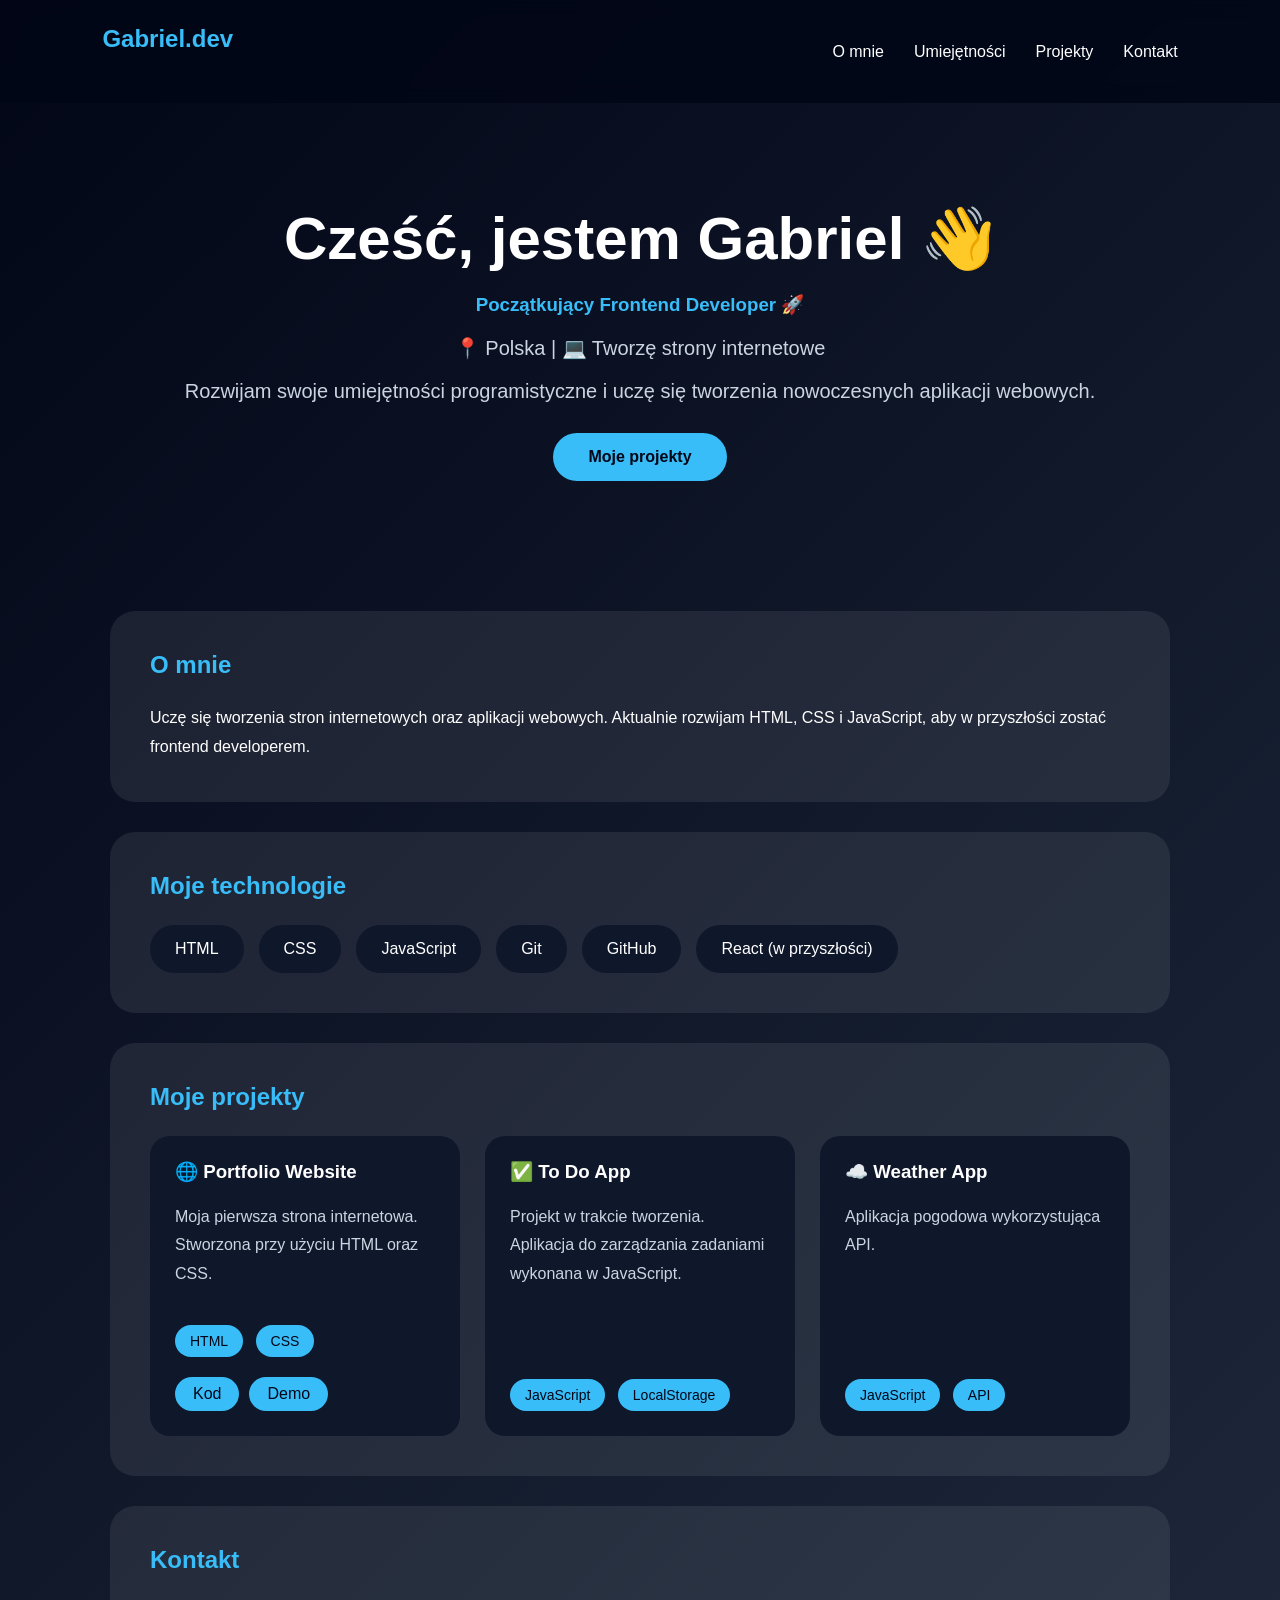
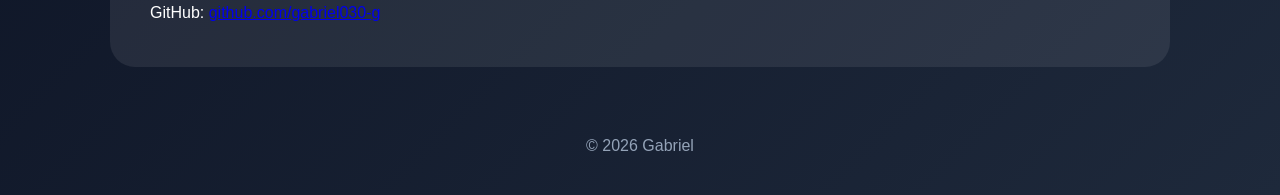
==== index.html @ 4480006f "Dodano animacje scroll" ====
<!DOCTYPE html>
<html lang="pl">

<head>

<meta charset="UTF-8">
<meta name="viewport" content="width=device-width, initial-scale=1.0">

<title>Gabriel | Frontend Developer</title>

<link rel="stylesheet" href="style.css">

</head>


<body>


<nav>

<h2 class="logo">
Gabriel.dev
</h2>


<ul>

<li><a href="#about">O mnie</a></li>
<li><a href="#skills">Umiejętności</a></li>
<li><a href="#projects">Projekty</a></li>
<li><a href="#contact">Kontakt</a></li>

</ul>

</nav>




<header>


<h1>
Cześć, jestem Gabriel 👋
</h1>


<h3>
Początkujący Frontend Developer 🚀
</h3>


<p class="location">
📍 Polska | 💻 Tworzę strony internetowe
</p>


<p>
Rozwijam swoje umiejętności programistyczne
i uczę się tworzenia nowoczesnych aplikacji webowych.
</p>


<a class="main-button" href="#projects">
Moje projekty
</a>


</header>






<main>



<section id="about" class="hidden">



<h2>
O mnie
</h2>


<p>
Uczę się tworzenia stron internetowych
oraz aplikacji webowych.

Aktualnie rozwijam HTML, CSS i JavaScript,
aby w przyszłości zostać frontend developerem.
</p>


</section>







<section id="skills" class="hidden">


<h2>
Moje technologie
</h2>



<div class="skills">

<div>HTML</div>

<div>CSS</div>

<div>JavaScript</div>

<div>Git</div>

<div>GitHub</div>

<div>React (w przyszłości)</div>


</div>


</section>







<section id="projects" class="hidden">


<h2>
Moje projekty
</h2>



<div class="projects-container">



<div class="project">


<h3>
🌐 Portfolio Website
</h3>


<p>
Moja pierwsza strona internetowa.
Stworzona przy użyciu HTML oraz CSS.
</p>



<div class="tags">

<span>HTML</span>

<span>CSS</span>

</div>



<div class="buttons">

<a href="https://github.com/gabriel030-g" target="_blank">
Kod
</a>


<a href="#">
Demo
</a>


</div>



</div>







<div class="project">


<h3>
✅ To Do App
</h3>


<p>
Projekt w trakcie tworzenia.
Aplikacja do zarządzania zadaniami wykonana w JavaScript.
</p>



<div class="tags">

<span>JavaScript</span>

<span>LocalStorage</span>

</div>



</div>







<div class="project">


<h3>
☁️ Weather App
</h3>


<p>
Aplikacja pogodowa wykorzystująca API.
</p>



<div class="tags">

<span>JavaScript</span>

<span>API</span>

</div>



</div>




</div>


</section>







<section id="contact" class="hidden">


<h2>
Kontakt
</h2>


<p>

GitHub:

<a href="https://github.com/gabriel030-g" target="_blank">
github.com/gabriel030-g
</a>


</p>


</section>



</main>






<footer>

© 2026 Gabriel

</footer>

<script src="script.js"></script>

</body>

</html>
---- style.css ----
*{

margin:0;
padding:0;
box-sizing:border-box;

}



html{

scroll-behavior:smooth;

}



body{

font-family:Arial,sans-serif;

background:linear-gradient(
135deg,
#020617,
#1e293b
);

color:white;

}




/* MENU */


nav{

position:sticky;

top:0;

z-index:10;

display:flex;

justify-content:space-between;

align-items:center;

padding:25px 8%;

background:rgba(2,6,23,.85);

backdrop-filter:blur(10px);

}



.logo{

color:#38bdf8;

}



nav ul{

display:flex;

gap:30px;

list-style:none;

}



nav a{

color:white;

text-decoration:none;

transition:.3s;

}


nav a:hover{

color:#38bdf8;

}





/* HEADER */


header{

text-align:center;

padding:100px 20px;

}



header h1{

font-size:60px;

}



header h3{

color:#38bdf8;

margin:20px;

}



header p{

font-size:20px;

color:#cbd5e1;

}



.location{

margin-bottom:20px;

}



.main-button{

display:inline-block;

margin-top:30px;

background:#38bdf8;

color:#020617;

padding:15px 35px;

border-radius:30px;

text-decoration:none;

font-weight:bold;

transition:.3s;

}



.main-button:hover{

transform:translateY(-4px);

}





/* SEKCJE */


main{

max-width:1100px;

margin:auto;

}



section{

background:rgba(255,255,255,.08);

margin:30px 20px;

padding:40px;

border-radius:25px;

}



h2{

color:#38bdf8;

margin-bottom:25px;

}



section p{

line-height:1.8;

}




/* TECHNOLOGIE */


.skills{

display:flex;

flex-wrap:wrap;

gap:15px;

}



.skills div{

background:#0f172a;

padding:15px 25px;

border-radius:25px;

}





/* PROJEKTY */


.projects-container{

display:grid;

grid-template-columns:repeat(3,1fr);

gap:25px;

}



.project{

background:#0f172a;

padding:25px;

border-radius:20px;

min-height:300px;

display:flex;

flex-direction:column;

transition:.3s;

}



.project:hover{

transform:translateY(-5px);

box-shadow:
0 15px 30px rgba(0,0,0,.4);

}



.project h3{

margin-bottom:20px;

}



.project p{

color:#cbd5e1;

}





/* TAGI */


.tags{

margin-top:auto;

padding-top:20px;

}



.tags span{

display:inline-block;

background:#38bdf8;

color:#020617;

padding:8px 15px;

border-radius:20px;

margin-right:8px;

font-size:14px;

}





/* PRZYCISKI */


.buttons{

margin-top:20px;

display:flex;

gap:10px;

}



.buttons a{

background:#38bdf8;

color:#020617;

padding:8px 18px;

border-radius:20px;

text-decoration:none;

transition:.3s;

}



.buttons a:hover{

transform:scale(1.05);

}





/* FOOTER */


footer{

text-align:center;

padding:40px;

color:#94a3b8;

}





/* TELEFON */


@media(max-width:900px){


.projects-container{

grid-template-columns:1fr;

}


}



@media(max-width:700px){


nav{

flex-direction:column;

gap:20px;

}


nav ul{

flex-wrap:wrap;

justify-content:center;

}



header h1{

font-size:42px;

}



section{

padding:30px;

}


}/* ANIMACJE SCROLL */


.hidden {

    opacity:0;

    transform:translateY(50px);

    transition:
    opacity 0.8s ease,
    transform 0.8s ease;

}



.show {

    opacity:1;

    transform:translateY(0);

}
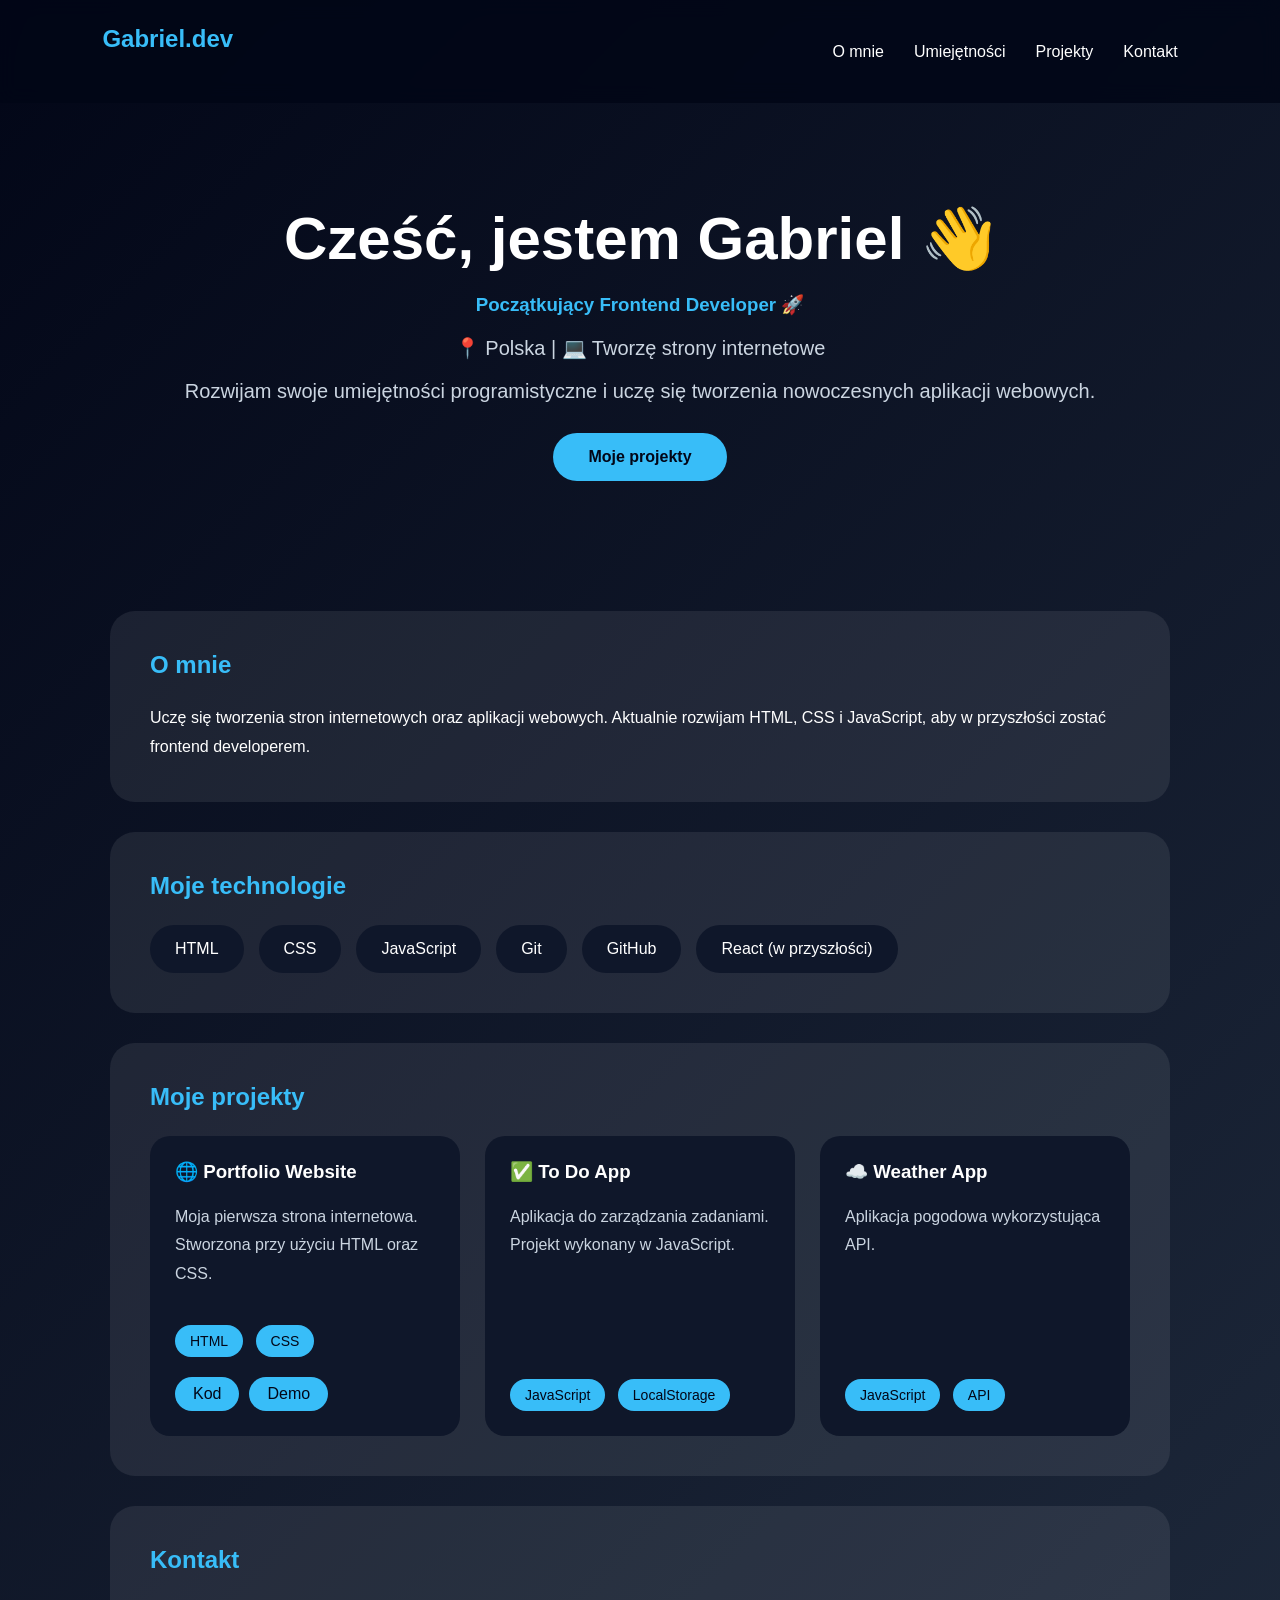
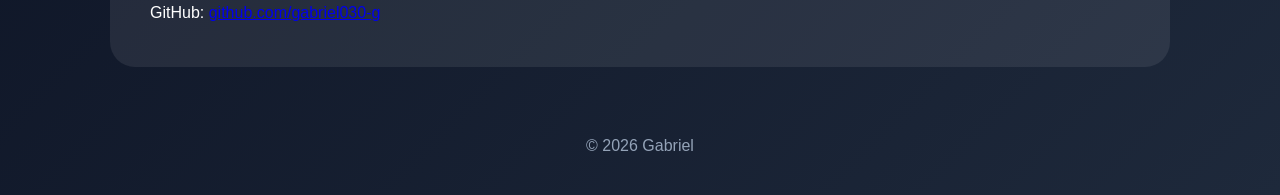
==== commit 20680082: "Dodano animacje sekcji" ====
--- a/index.html
+++ b/index.html
@@ -80,7 +80,6 @@
 <section id="about" class="hidden">
 
 
-
 <h2>
 O mnie
 </h2>
@@ -182,14 +181,11 @@
 Kod
 </a>
 
-
 <a href="#">
 Demo
 </a>
 
-
-</div>
-
+</div>
 
 
 </div>
@@ -209,8 +205,8 @@
 
 
 <p>
-Projekt w trakcie tworzenia.
-Aplikacja do zarządzania zadaniami wykonana w JavaScript.
+Aplikacja do zarządzania zadaniami.
+Projekt wykonany w JavaScript.
 </p>
 
 
@@ -222,7 +218,6 @@
 <span>LocalStorage</span>
 
 </div>
-
 
 
 </div>
@@ -256,7 +251,6 @@
 </div>
 
 
-
 </div>
 
 
@@ -289,7 +283,6 @@
 github.com/gabriel030-g
 </a>
 
-
 </p>
 
 
@@ -297,6 +290,8 @@
 
 
 
+
+
 </main>
 
 
@@ -310,8 +305,12 @@
 
 </footer>
 
+
+
+
 <script src="script.js"></script>
 
+
 </body>
 
 </html>
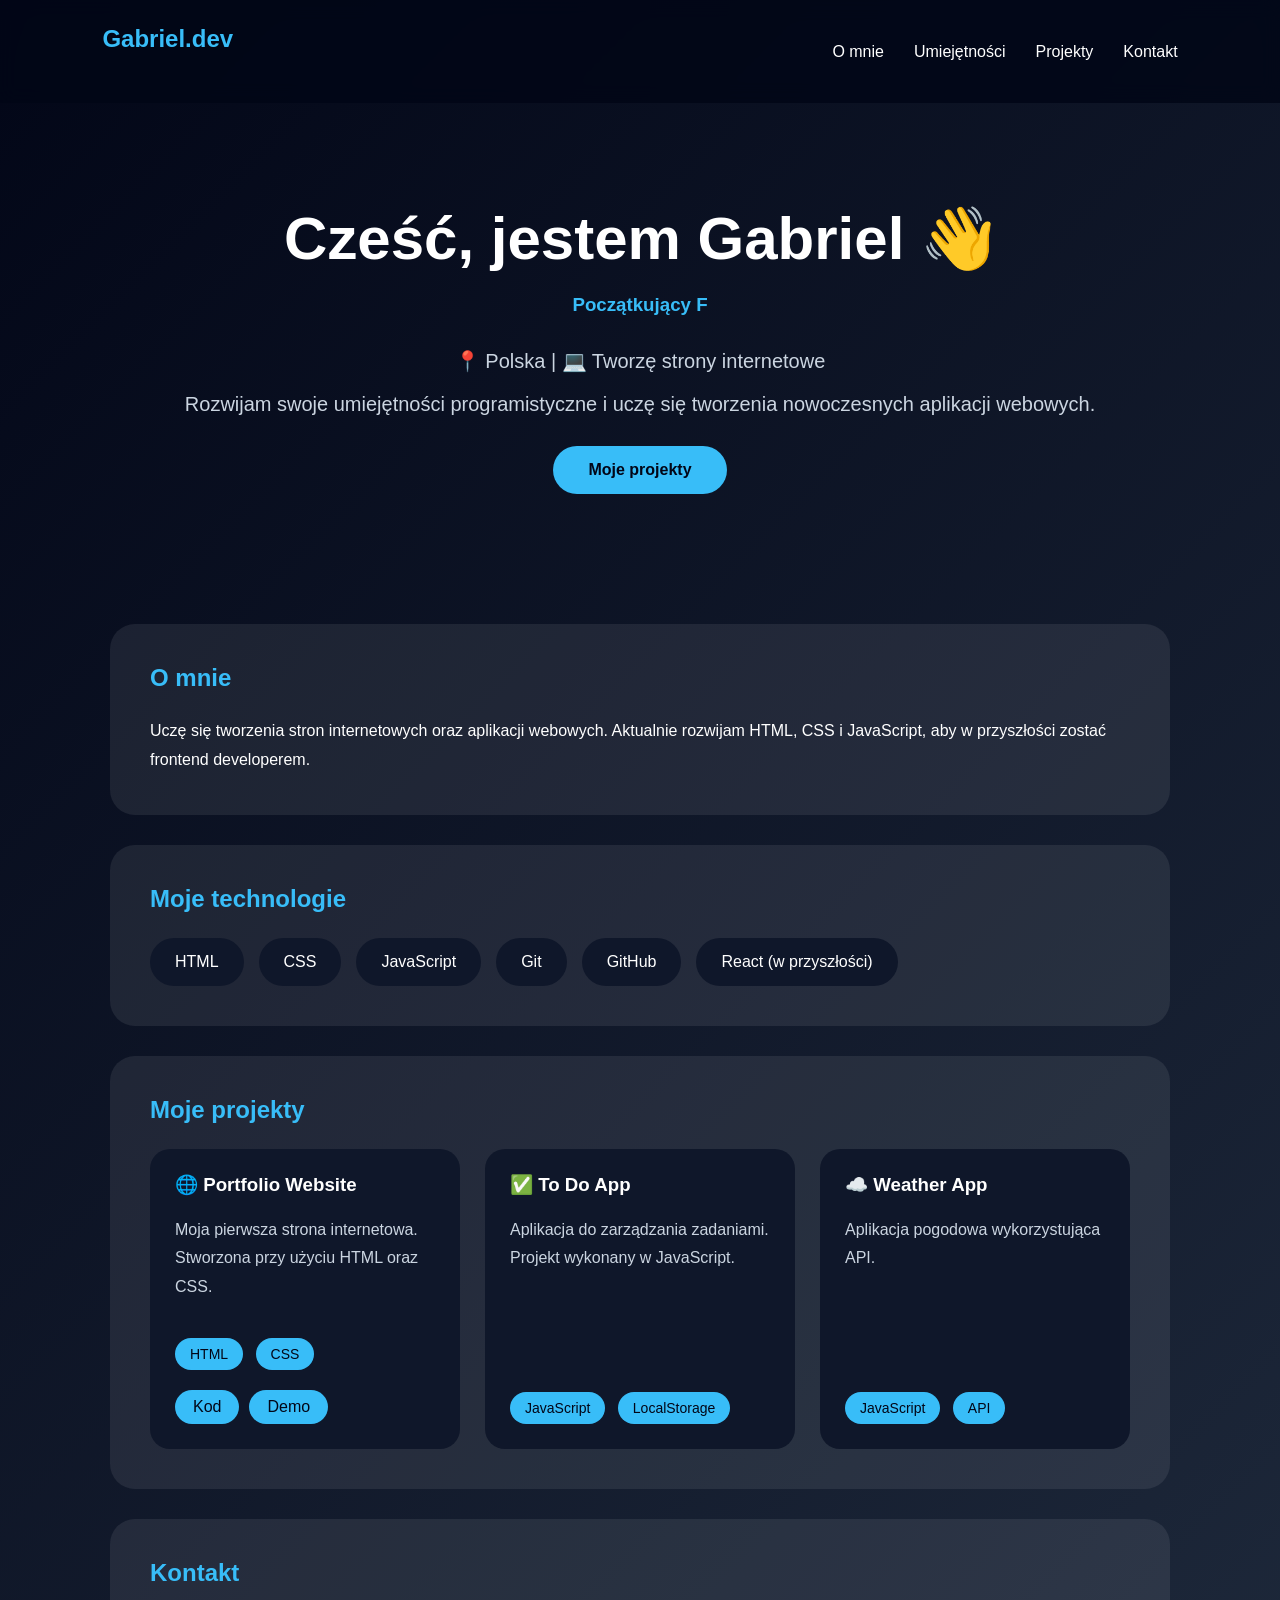
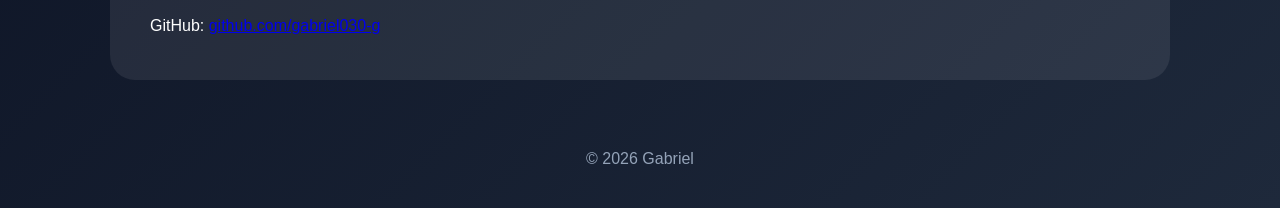
==== commit 939f8731: "Dodano animowany tekst" ====
--- a/index.html
+++ b/index.html
@@ -46,7 +46,7 @@
 
 
 <h3>
-Początkujący Frontend Developer 🚀
+<span id="typing"></span>
 </h3>
 
 
--- a/style.css
+++ b/style.css
@@ -128,6 +128,8 @@
 
 margin:20px;
 
+min-height:35px;
+
 }
 
 
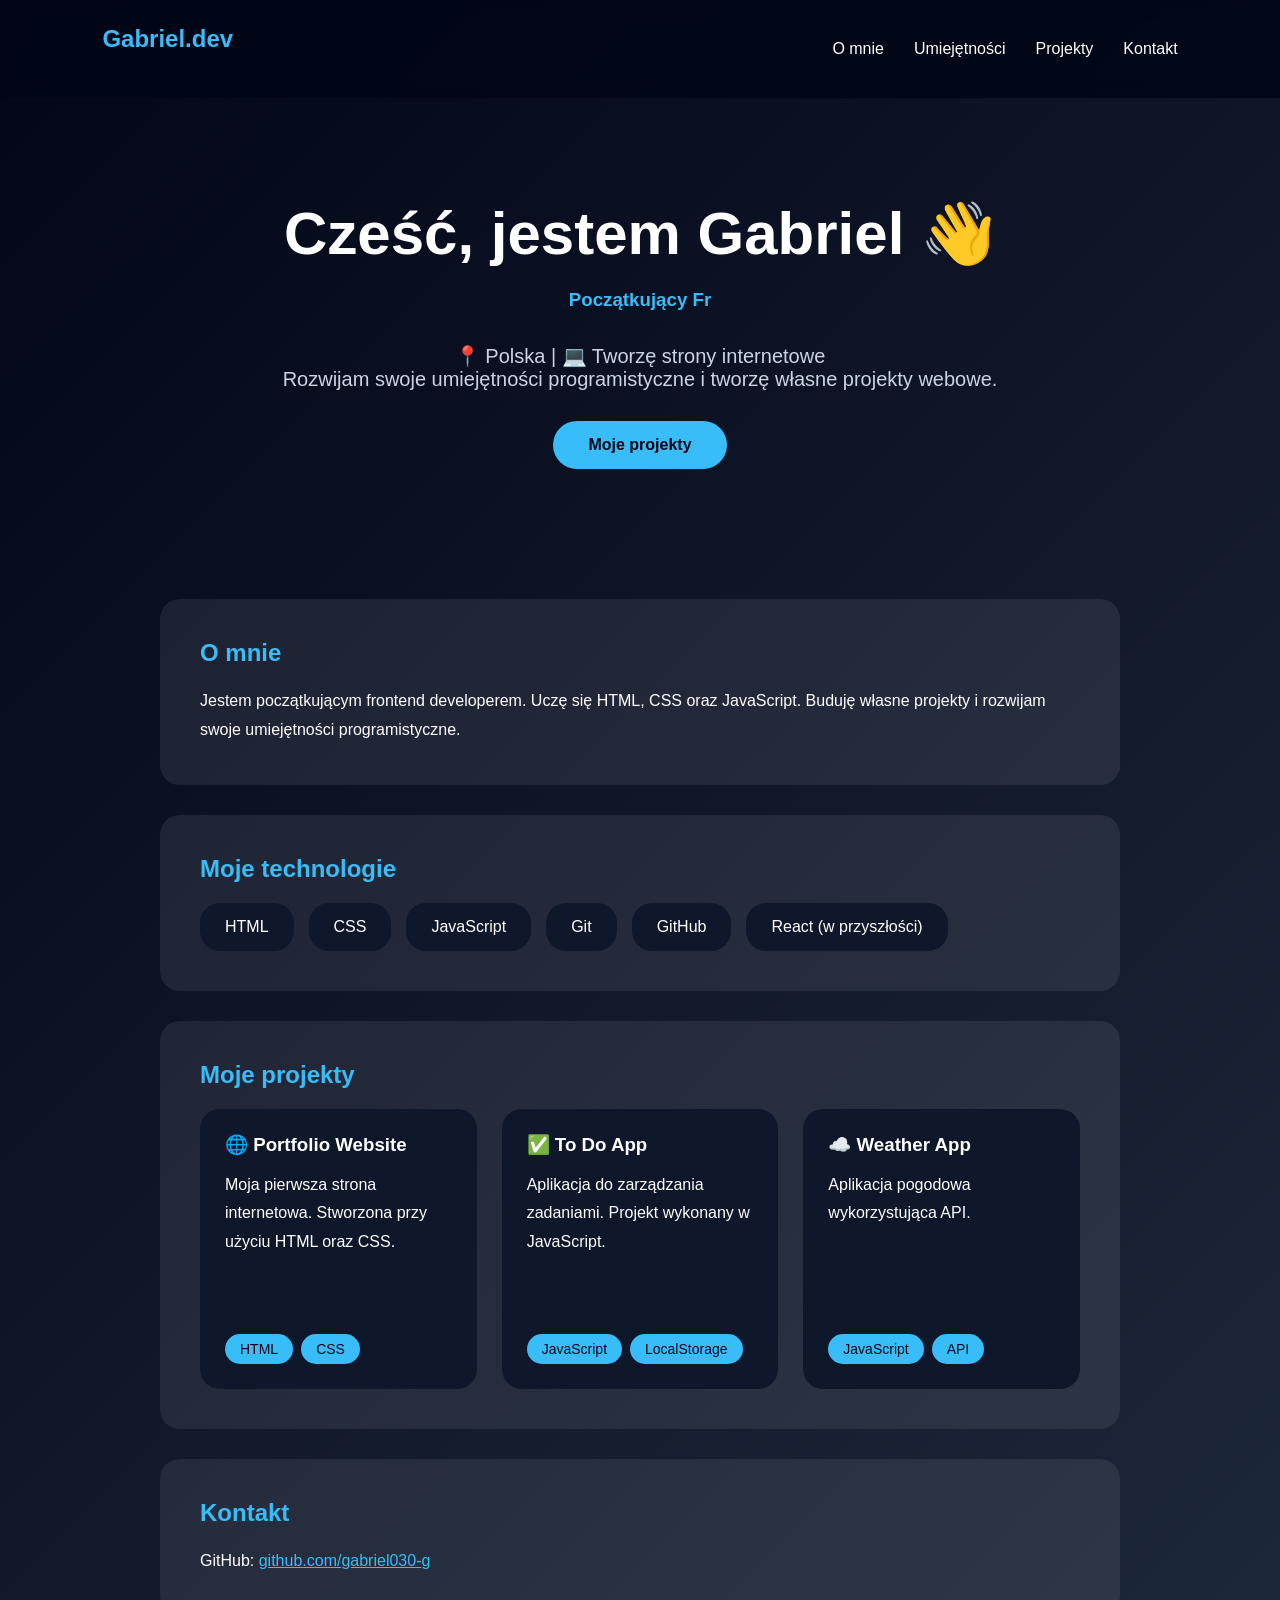
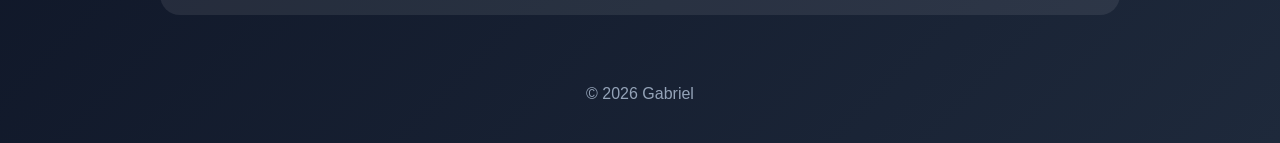
==== commit 3cdbd3b7: "Poprawiono wyglad portfolio i animacje" ====
--- a/index.html
+++ b/index.html
@@ -39,7 +39,6 @@
 
 <header>
 
-
 <h1>
 Cześć, jestem Gabriel 👋
 </h1>
@@ -57,11 +56,11 @@
 
 <p>
 Rozwijam swoje umiejętności programistyczne
-i uczę się tworzenia nowoczesnych aplikacji webowych.
-</p>
-
-
-<a class="main-button" href="#projects">
+i tworzę własne projekty webowe.
+</p>
+
+
+<a href="#projects" class="main-button">
 Moje projekty
 </a>
 
@@ -72,12 +71,10 @@
 
 
 
-
 <main>
 
 
-
-<section id="about" class="hidden">
+<section id="about">
 
 
 <h2>
@@ -86,23 +83,21 @@
 
 
 <p>
-Uczę się tworzenia stron internetowych
-oraz aplikacji webowych.
-
-Aktualnie rozwijam HTML, CSS i JavaScript,
-aby w przyszłości zostać frontend developerem.
-</p>
-
-
-</section>
-
-
-
-
-
-
-
-<section id="skills" class="hidden">
+Jestem początkującym frontend developerem.
+Uczę się HTML, CSS oraz JavaScript.
+Buduję własne projekty i rozwijam swoje
+umiejętności programistyczne.
+</p>
+
+
+</section>
+
+
+
+
+
+
+<section id="skills">
 
 
 <h2>
@@ -110,19 +105,14 @@
 </h2>
 
 
-
 <div class="skills">
 
+
 <div>HTML</div>
-
 <div>CSS</div>
-
 <div>JavaScript</div>
-
 <div>Git</div>
-
 <div>GitHub</div>
-
 <div>React (w przyszłości)</div>
 
 
@@ -136,8 +126,7 @@
 
 
 
-
-<section id="projects" class="hidden">
+<section id="projects">
 
 
 <h2>
@@ -164,32 +153,15 @@
 </p>
 
 
-
 <div class="tags">
 
 <span>HTML</span>
-
 <span>CSS</span>
 
 </div>
 
 
-
-<div class="buttons">
-
-<a href="https://github.com/gabriel030-g" target="_blank">
-Kod
-</a>
-
-<a href="#">
-Demo
-</a>
-
-</div>
-
-
-</div>
-
+</div>
 
 
 
@@ -210,11 +182,9 @@
 </p>
 
 
-
 <div class="tags">
 
 <span>JavaScript</span>
-
 <span>LocalStorage</span>
 
 </div>
@@ -241,11 +211,9 @@
 </p>
 
 
-
 <div class="tags">
 
 <span>JavaScript</span>
-
 <span>API</span>
 
 </div>
@@ -255,19 +223,17 @@
 
 
 
-
-</div>
-
-
-</section>
-
-
-
-
-
-
-
-<section id="contact" class="hidden">
+</div>
+
+
+</section>
+
+
+
+
+
+
+<section id="contact">
 
 
 <h2>
@@ -290,8 +256,6 @@
 
 
 
-
-
 </main>
 
 
@@ -307,7 +271,6 @@
 
 
 
-
 <script src="script.js"></script>
 
 
--- a/style.css
+++ b/style.css
@@ -1,99 +1,90 @@
-*{
-
-margin:0;
-padding:0;
-box-sizing:border-box;
-
-}
-
-
-
-html{
-
-scroll-behavior:smooth;
-
-}
-
-
-
-body{
-
-font-family:Arial,sans-serif;
-
-background:linear-gradient(
-135deg,
-#020617,
-#1e293b
-);
-
-color:white;
-
-}
-
-
-
-
-/* MENU */
-
-
-nav{
-
-position:sticky;
-
-top:0;
-
-z-index:10;
-
-display:flex;
-
-justify-content:space-between;
-
-align-items:center;
-
-padding:25px 8%;
-
-background:rgba(2,6,23,.85);
-
-backdrop-filter:blur(10px);
-
-}
-
-
-
-.logo{
-
-color:#38bdf8;
-
-}
-
-
-
-nav ul{
-
-display:flex;
-
-gap:30px;
-
-list-style:none;
-
-}
-
-
-
-nav a{
-
-color:white;
-
-text-decoration:none;
-
-transition:.3s;
-
-}
-
-
-nav a:hover{
-
-color:#38bdf8;
+* {
+    margin:0;
+    padding:0;
+    box-sizing:border-box;
+}
+
+
+html {
+    scroll-behavior:smooth;
+}
+
+
+body {
+
+    font-family:Arial, sans-serif;
+
+    background:
+    linear-gradient(
+        135deg,
+        #020617,
+        #1e293b
+    );
+
+    color:white;
+
+}
+
+
+
+/* NAVBAR */
+
+
+nav {
+
+    position:sticky;
+
+    top:0;
+
+    z-index:100;
+
+    display:flex;
+
+    justify-content:space-between;
+
+    align-items:center;
+
+    padding:25px 8%;
+
+    background:rgba(2,6,23,.85);
+
+    backdrop-filter:blur(10px);
+
+}
+
+
+.logo {
+
+    color:#38bdf8;
+
+}
+
+
+nav ul {
+
+    display:flex;
+
+    gap:30px;
+
+    list-style:none;
+
+}
+
+
+nav a {
+
+    color:white;
+
+    text-decoration:none;
+
+    transition:.3s;
+
+}
+
+
+nav a:hover {
+
+    color:#38bdf8;
 
 }
 
@@ -104,84 +95,94 @@
 /* HEADER */
 
 
-header{
-
-text-align:center;
-
-padding:100px 20px;
-
-}
-
-
-
-header h1{
-
-font-size:60px;
-
-}
-
-
-
-header h3{
-
-color:#38bdf8;
-
-margin:20px;
-
-min-height:35px;
-
-}
-
-
-
-header p{
-
-font-size:20px;
-
-color:#cbd5e1;
-
-}
-
-
-
-.location{
-
-margin-bottom:20px;
-
-}
-
-
-
-.main-button{
-
-display:inline-block;
-
-margin-top:30px;
-
-background:#38bdf8;
-
-color:#020617;
-
-padding:15px 35px;
-
-border-radius:30px;
-
-text-decoration:none;
-
-font-weight:bold;
-
-transition:.3s;
-
-}
-
-
-
-.main-button:hover{
-
-transform:translateY(-4px);
-
-}
-
+header {
+
+    text-align:center;
+
+    padding:100px 20px;
+
+}
+
+
+header h1 {
+
+    font-size:60px;
+
+}
+
+
+header h3 {
+
+    color:#38bdf8;
+
+    margin:20px;
+
+    min-height:35px;
+
+}
+
+
+header p {
+
+    color:#cbd5e1;
+
+    font-size:20px;
+
+}
+
+
+.location {
+
+    margin-top:15px;
+
+}
+
+
+
+
+.main-button {
+
+    display:inline-block;
+
+    margin-top:30px;
+
+    padding:15px 35px;
+
+    background:#38bdf8;
+
+    color:#020617;
+
+    border-radius:30px;
+
+    text-decoration:none;
+
+    font-weight:bold;
+
+    transition:.3s;
+
+}
+
+
+.main-button:hover {
+
+    transform:translateY(-5px);
+
+}
+
+
+
+
+
+/* MAIN */
+
+
+main {
+
+    max-width:1000px;
+
+    margin:auto;
+
+}
 
 
 
@@ -189,45 +190,56 @@
 /* SEKCJE */
 
 
-main{
-
-max-width:1100px;
-
-margin:auto;
-
-}
-
-
-
-section{
-
-background:rgba(255,255,255,.08);
-
-margin:30px 20px;
-
-padding:40px;
-
-border-radius:25px;
-
-}
-
-
-
-h2{
-
-color:#38bdf8;
-
-margin-bottom:25px;
-
-}
-
-
-
-section p{
-
-line-height:1.8;
-
-}
+section {
+
+    background:
+    rgba(255,255,255,.08);
+
+
+    margin:30px 20px;
+
+
+    padding:40px;
+
+
+    border-radius:20px;
+
+
+    opacity:0;
+
+    transform:translateY(50px);
+
+    transition:.8s ease;
+
+}
+
+
+
+section.show {
+
+    opacity:1;
+
+    transform:translateY(0);
+
+}
+
+
+
+h2 {
+
+    color:#38bdf8;
+
+    margin-bottom:20px;
+
+}
+
+
+section p {
+
+    line-height:1.8;
+
+}
+
 
 
 
@@ -235,25 +247,35 @@
 /* TECHNOLOGIE */
 
 
-.skills{
-
-display:flex;
-
-flex-wrap:wrap;
-
-gap:15px;
-
-}
-
-
-
-.skills div{
-
-background:#0f172a;
-
-padding:15px 25px;
-
-border-radius:25px;
+.skills {
+
+    display:flex;
+
+    flex-wrap:wrap;
+
+    gap:15px;
+
+}
+
+
+
+.skills div {
+
+    background:#0f172a;
+
+    padding:15px 25px;
+
+    border-radius:20px;
+
+    transition:.3s;
+
+}
+
+
+
+.skills div:hover {
+
+    transform:translateY(-5px);
 
 }
 
@@ -264,60 +286,68 @@
 /* PROJEKTY */
 
 
-.projects-container{
-
-display:grid;
-
-grid-template-columns:repeat(3,1fr);
-
-gap:25px;
-
-}
-
-
-
-.project{
-
-background:#0f172a;
-
-padding:25px;
-
-border-radius:20px;
-
-min-height:300px;
-
-display:flex;
-
-flex-direction:column;
-
-transition:.3s;
-
-}
-
-
-
-.project:hover{
-
-transform:translateY(-5px);
-
-box-shadow:
-0 15px 30px rgba(0,0,0,.4);
-
-}
-
-
-
-.project h3{
-
-margin-bottom:20px;
-
-}
-
-
-
-.project p{
-
-color:#cbd5e1;
+.projects-container {
+
+    display:grid;
+
+    grid-template-columns:
+    repeat(auto-fit,minmax(250px,1fr));
+
+    gap:25px;
+
+}
+
+
+
+.project {
+
+    background:#0f172a;
+
+    padding:25px;
+
+    border-radius:20px;
+
+    min-height:280px;
+
+
+    display:flex;
+
+    flex-direction:column;
+
+
+    transition:.35s;
+
+}
+
+
+
+
+.project:hover {
+
+    transform:translateY(-10px);
+
+
+    box-shadow:
+
+    0 20px 40px rgba(56,189,248,.25);
+
+}
+
+
+
+
+
+.project h3 {
+
+    margin-bottom:15px;
+
+}
+
+
+
+.project p {
+
+    margin-bottom:20px;
 
 }
 
@@ -328,74 +358,45 @@
 /* TAGI */
 
 
-.tags{
-
-margin-top:auto;
-
-padding-top:20px;
-
-}
-
-
-
-.tags span{
-
-display:inline-block;
-
-background:#38bdf8;
-
-color:#020617;
-
-padding:8px 15px;
-
-border-radius:20px;
-
-margin-right:8px;
-
-font-size:14px;
-
-}
-
-
-
-
-
-/* PRZYCISKI */
-
-
-.buttons{
-
-margin-top:20px;
-
-display:flex;
-
-gap:10px;
-
-}
-
-
-
-.buttons a{
-
-background:#38bdf8;
-
-color:#020617;
-
-padding:8px 18px;
-
-border-radius:20px;
-
-text-decoration:none;
-
-transition:.3s;
-
-}
-
-
-
-.buttons a:hover{
-
-transform:scale(1.05);
+.tags {
+
+    margin-top:auto;
+
+    display:flex;
+
+    flex-wrap:wrap;
+
+    gap:8px;
+
+}
+
+
+
+.tags span {
+
+    background:#38bdf8;
+
+    color:#020617;
+
+    padding:7px 15px;
+
+    border-radius:20px;
+
+    font-size:14px;
+
+}
+
+
+
+
+
+
+/* LINKI */
+
+
+a {
+
+    color:#38bdf8;
 
 }
 
@@ -406,95 +407,60 @@
 /* FOOTER */
 
 
-footer{
-
-text-align:center;
-
-padding:40px;
-
-color:#94a3b8;
-
-}
-
-
-
-
-
-/* TELEFON */
-
-
-@media(max-width:900px){
-
-
-.projects-container{
-
-grid-template-columns:1fr;
-
-}
-
-
-}
-
+footer {
+
+    text-align:center;
+
+    padding:40px;
+
+    color:#94a3b8;
+
+}
+
+
+
+
+
+
+
+/* TELEFONY */
 
 
 @media(max-width:700px){
 
 
-nav{
-
-flex-direction:column;
-
-gap:20px;
-
-}
-
-
-nav ul{
-
-flex-wrap:wrap;
-
-justify-content:center;
-
-}
-
-
-
-header h1{
-
-font-size:42px;
-
-}
-
-
-
-section{
-
-padding:30px;
-
-}
-
-
-}/* ANIMACJE SCROLL */
-
-
-.hidden {
-
-    opacity:0;
-
-    transform:translateY(50px);
-
-    transition:
-    opacity 0.8s ease,
-    transform 0.8s ease;
-
-}
-
-
-
-.show {
-
-    opacity:1;
-
-    transform:translateY(0);
+nav {
+
+    flex-direction:column;
+
+    gap:20px;
+
+}
+
+
+
+nav ul {
+
+    flex-wrap:wrap;
+
+    justify-content:center;
+
+}
+
+
+
+header h1 {
+
+    font-size:40px;
+
+}
+
+
+section {
+
+    padding:25px;
+
+}
+
 
 }
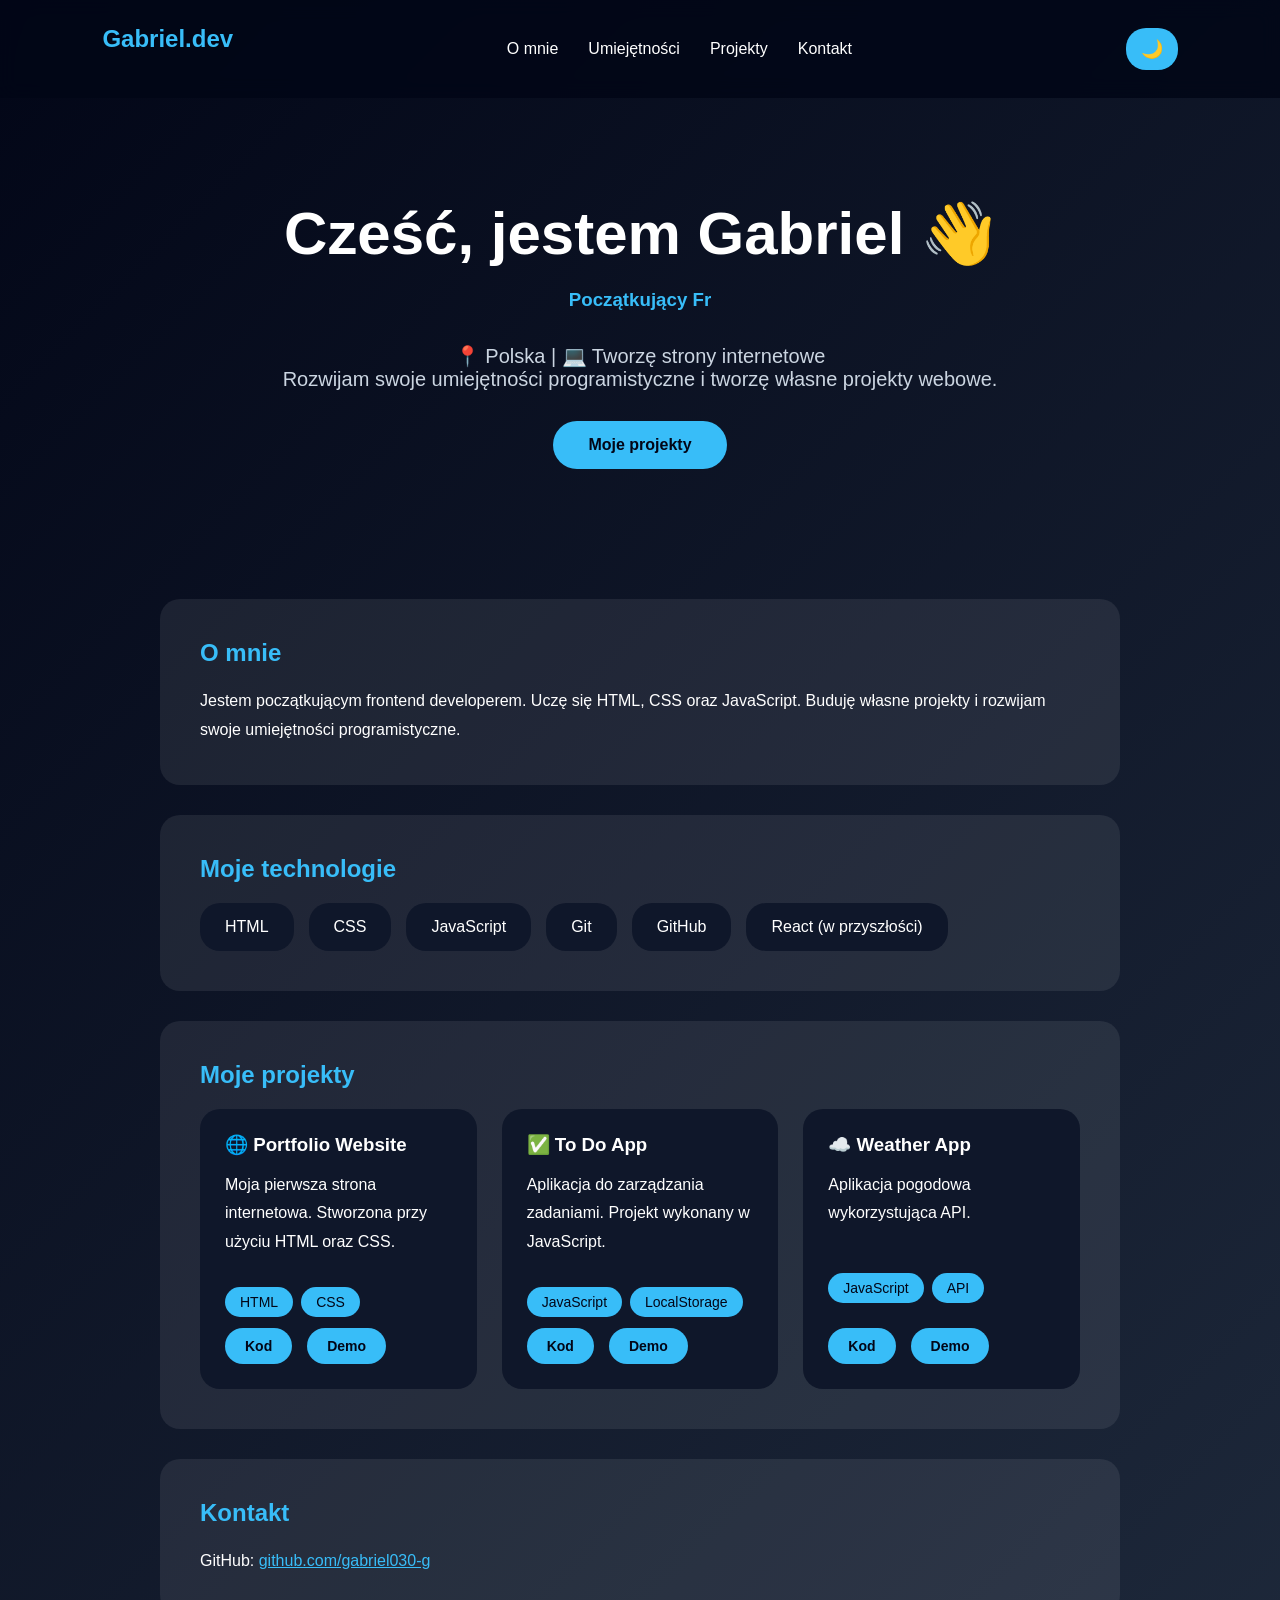
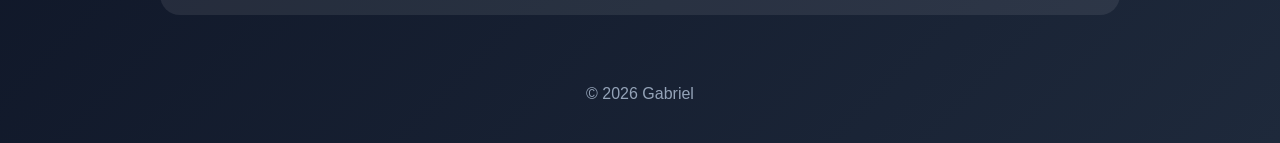
==== commit 59a34089: "tryb jasno ciemno" ====
--- a/index.html
+++ b/index.html
@@ -31,6 +31,10 @@
 <li><a href="#contact">Kontakt</a></li>
 
 </ul>
+
+<button id="theme-toggle">
+🌙
+</button>
 
 </nav>
 
@@ -141,7 +145,6 @@
 
 <div class="project">
 
-
 <h3>
 🌐 Portfolio Website
 </h3>
@@ -161,6 +164,20 @@
 </div>
 
 
+<div class="project-buttons">
+
+<a href="https://github.com/gabriel030-g/moja-strona" target="_blank">
+Kod
+</a>
+
+
+<a href="https://gabriel030-g.github.io/moja-strona/" target="_blank">
+Demo
+</a>
+
+</div>
+
+
 </div>
 
 
@@ -190,6 +207,20 @@
 </div>
 
 
+<div class="project-buttons">
+
+<a href="#" target="_blank">
+Kod
+</a>
+
+
+<a href="#" target="_blank">
+Demo
+</a>
+
+</div>
+
+
 </div>
 
 
@@ -219,6 +250,20 @@
 </div>
 
 
+<div class="project-buttons">
+
+<a href="#" target="_blank">
+Kod
+</a>
+
+
+<a href="#" target="_blank">
+Demo
+</a>
+
+</div>
+
+
 </div>
 
 
--- a/style.css
+++ b/style.css
@@ -463,4 +463,140 @@
 }
 
 
+}/* PRZYCISKI PROJEKTÓW */
+
+
+.project-buttons {
+
+    margin-top:auto;
+
+    display:flex;
+
+    gap:15px;
+
+}
+
+
+
+.project-buttons a {
+
+    text-decoration:none;
+
+    padding:10px 20px;
+
+    border-radius:20px;
+
+    background:#38bdf8;
+
+    color:#020617;
+
+    font-weight:bold;
+
+    font-size:14px;
+
+    transition:.3s;
+
+}
+
+
+
+.project-buttons a:hover {
+
+    transform:translateY(-3px);
+
+    box-shadow:
+    0 8px 20px rgba(56,189,248,.4);
+
+}/* TRYB JASNY / CIEMNY */
+
+
+#theme-toggle {
+
+    background:#38bdf8;
+
+    border:none;
+
+    padding:10px 15px;
+
+    border-radius:20px;
+
+    cursor:pointer;
+
+    font-size:18px;
+
+    transition:.3s;
+
+}
+
+
+#theme-toggle:hover {
+
+    transform:scale(1.1);
+
+}
+
+
+
+/* JASNY MOTYW */
+
+
+body.light {
+
+    background:
+    linear-gradient(
+        135deg,
+        #f8fafc,
+        #cbd5e1
+    );
+
+    color:#020617;
+
+}
+
+
+
+body.light nav {
+
+    background:rgba(255,255,255,.8);
+
+}
+
+
+
+body.light nav a {
+
+    color:#020617;
+
+}
+
+
+
+body.light section {
+
+    background:rgba(255,255,255,.7);
+
+}
+
+
+
+body.light .project {
+
+    background:#e2e8f0;
+
+}
+
+
+
+body.light .skills div {
+
+    background:#e2e8f0;
+
+}
+
+
+
+body.light header p {
+
+    color:#334155;
+
 }
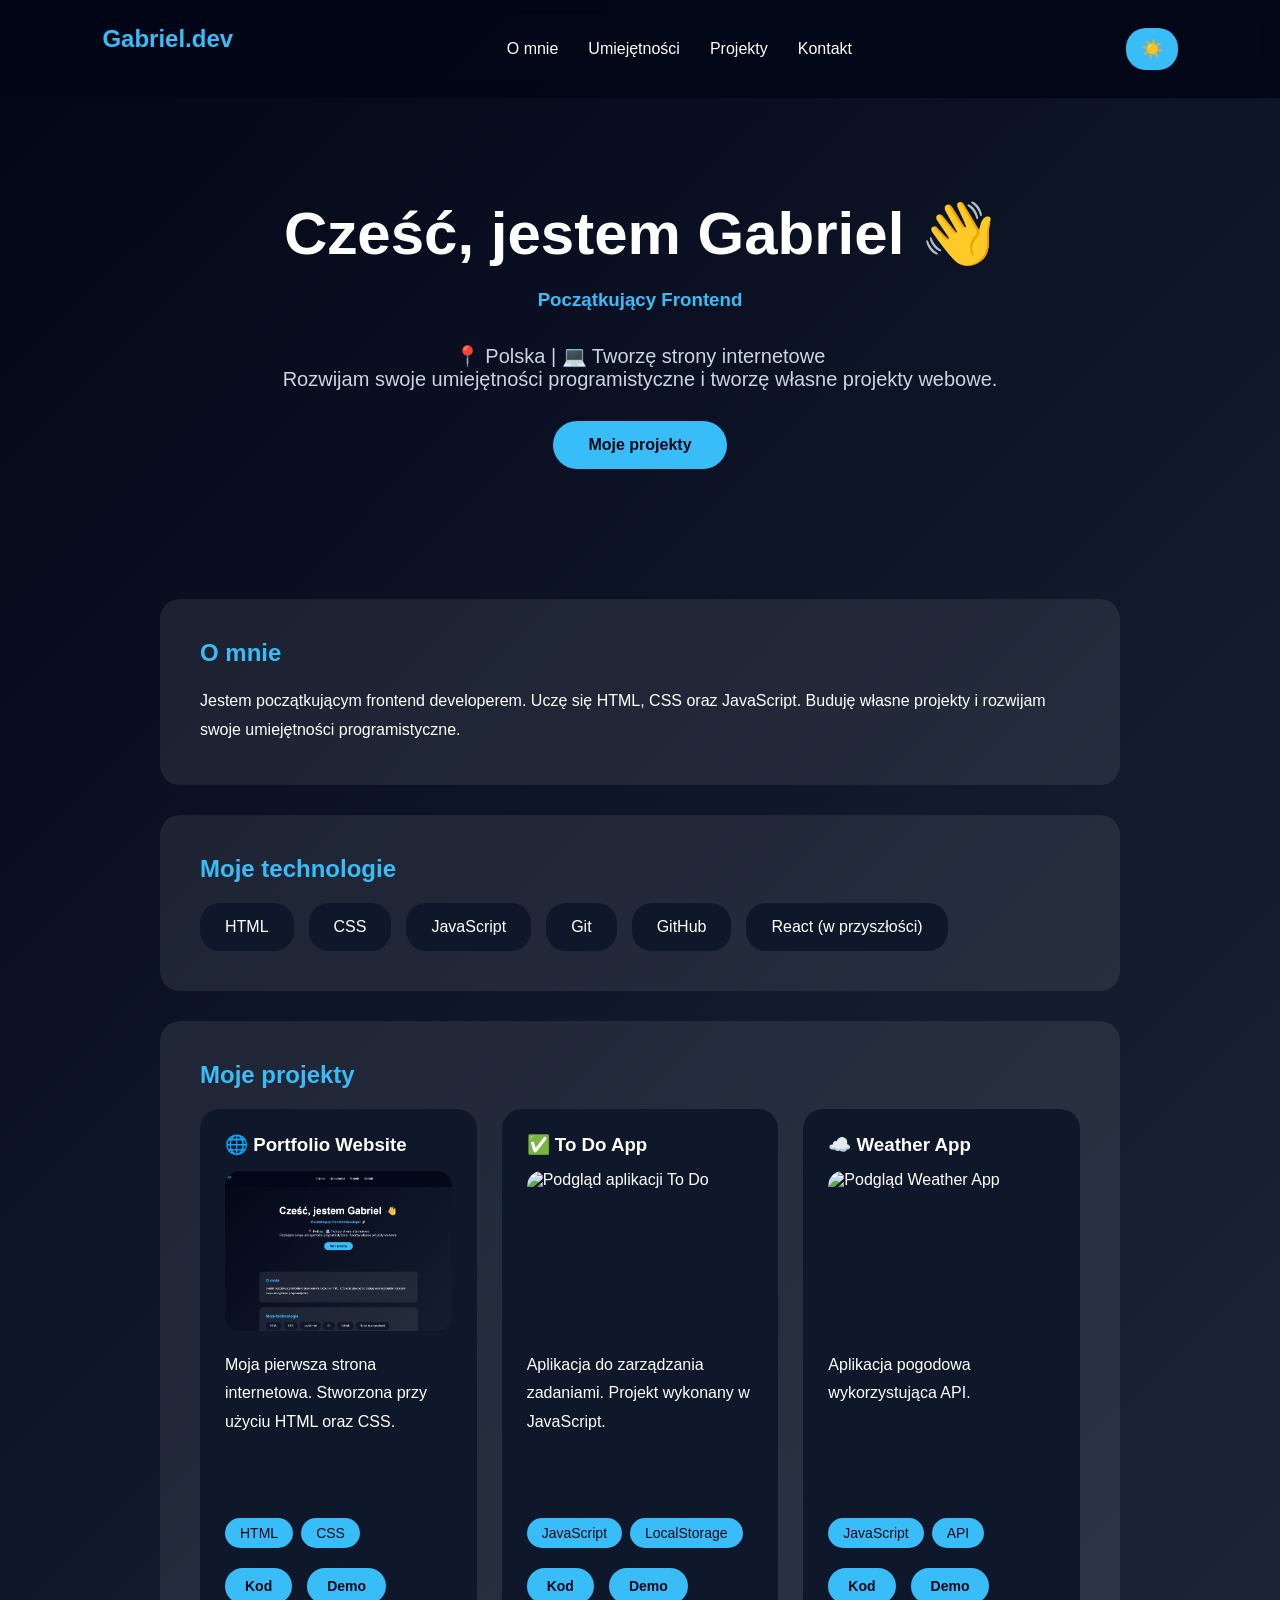
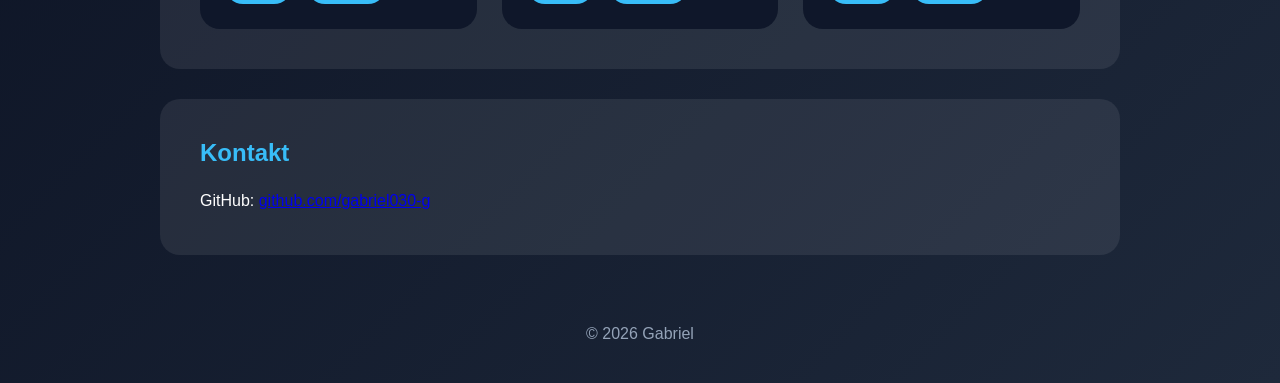
==== commit 8682d8e1: "opis zmian" ====
--- a/index.html
+++ b/index.html
@@ -32,16 +32,20 @@
 
 </ul>
 
+
 <button id="theme-toggle">
-🌙
+☀️
 </button>
 
+
 </nav>
 
 
 
 
+
 <header>
+
 
 <h1>
 Cześć, jestem Gabriel 👋
@@ -75,7 +79,10 @@
 
 
 
+
+
 <main>
+
 
 
 <section id="about">
@@ -95,6 +102,7 @@
 
 
 </section>
+
 
 
 
@@ -130,6 +138,9 @@
 
 
 
+
+
+
 <section id="projects">
 
 
@@ -139,23 +150,32 @@
 
 
 
+
 <div class="projects-container">
 
 
 
-<div class="project">
+
+
+
+<div class="project project-card">
+
 
 <h3>
 🌐 Portfolio Website
 </h3>
 
 
+<img src="images/portfolio.png" alt="Podgląd Portfolio Website">
+
+
 <p>
 Moja pierwsza strona internetowa.
 Stworzona przy użyciu HTML oraz CSS.
 </p>
 
 
+
 <div class="tags">
 
 <span>HTML</span>
@@ -164,7 +184,10 @@
 </div>
 
 
+
+
 <div class="project-buttons">
+
 
 <a href="https://github.com/gabriel030-g/moja-strona" target="_blank">
 Kod
@@ -175,17 +198,22 @@
 Demo
 </a>
 
-</div>
-
-
-</div>
-
-
-
-
-
-
-<div class="project">
+
+</div>
+
+
+
+</div>
+
+
+
+
+
+
+
+
+
+<div class="project project-card">
 
 
 <h3>
@@ -193,12 +221,17 @@
 </h3>
 
 
+<img src="images/todo.png" alt="Podgląd aplikacji To Do">
+
+
 <p>
 Aplikacja do zarządzania zadaniami.
 Projekt wykonany w JavaScript.
 </p>
 
 
+
+
 <div class="tags">
 
 <span>JavaScript</span>
@@ -207,7 +240,10 @@
 </div>
 
 
+
+
 <div class="project-buttons">
+
 
 <a href="#" target="_blank">
 Kod
@@ -218,18 +254,20 @@
 Demo
 </a>
 
-</div>
-
-
-</div>
-
-
-
-
-
-
-
-<div class="project">
+
+</div>
+
+
+
+</div>
+
+
+
+
+
+
+
+<div class="project project-card">
 
 
 <h3>
@@ -237,9 +275,14 @@
 </h3>
 
 
+<img src="images/weather.png" alt="Podgląd Weather App">
+
+
 <p>
 Aplikacja pogodowa wykorzystująca API.
 </p>
+
+
 
 
 <div class="tags">
@@ -250,7 +293,11 @@
 </div>
 
 
+
+
+
 <div class="project-buttons">
+
 
 <a href="#" target="_blank">
 Kod
@@ -261,10 +308,16 @@
 Demo
 </a>
 
-</div>
-
-
-</div>
+
+</div>
+
+
+
+</div>
+
+
+
+
 
 
 
@@ -272,6 +325,8 @@
 
 
 </section>
+
+
 
 
 
@@ -286,6 +341,7 @@
 </h2>
 
 
+
 <p>
 
 GitHub:
@@ -301,6 +357,8 @@
 
 
 
+
+
 </main>
 
 
@@ -316,6 +374,9 @@
 
 
 
+
+
+
 <script src="script.js"></script>
 
 
--- a/style.css
+++ b/style.css
@@ -14,8 +14,7 @@
 
     font-family:Arial, sans-serif;
 
-    background:
-    linear-gradient(
+    background:linear-gradient(
         135deg,
         #020617,
         #1e293b
@@ -23,11 +22,14 @@
 
     color:white;
 
-}
-
-
-
-/* NAVBAR */
+    transition:.3s;
+}
+
+
+
+/* =====================
+ NAVBAR
+===================== */
 
 
 nav {
@@ -53,6 +55,7 @@
 }
 
 
+
 .logo {
 
     color:#38bdf8;
@@ -60,6 +63,7 @@
 }
 
 
+
 nav ul {
 
     display:flex;
@@ -71,6 +75,7 @@
 }
 
 
+
 nav a {
 
     color:white;
@@ -90,9 +95,30 @@
 
 
 
-
-
-/* HEADER */
+#theme-toggle {
+
+    background:#38bdf8;
+
+    border:none;
+
+    padding:10px 15px;
+
+    border-radius:20px;
+
+    cursor:pointer;
+
+    font-size:18px;
+
+}
+
+
+
+
+
+
+/* =====================
+ HEADER
+===================== */
 
 
 header {
@@ -131,6 +157,7 @@
 }
 
 
+
 .location {
 
     margin-top:15px;
@@ -139,7 +166,6 @@
 
 
 
-
 .main-button {
 
     display:inline-block;
@@ -158,12 +184,112 @@
 
     font-weight:bold;
 
+}
+
+
+
+
+
+
+
+/* =====================
+ SEKCJE
+===================== */
+
+
+main {
+
+    max-width:1000px;
+
+    margin:auto;
+
+}
+
+
+
+section {
+
+    background:rgba(255,255,255,.08);
+
+    margin:30px 20px;
+
+    padding:40px;
+
+    border-radius:20px;
+
+
+    opacity:0;
+
+    transform:translateY(40px);
+
+    transition:.8s;
+
+}
+
+
+
+section.show {
+
+    opacity:1;
+
+    transform:translateY(0);
+
+}
+
+
+
+h2 {
+
+    color:#38bdf8;
+
+    margin-bottom:20px;
+
+}
+
+
+
+section p {
+
+    line-height:1.8;
+
+}
+
+
+
+
+
+
+/* =====================
+ TECHNOLOGIE
+===================== */
+
+
+.skills {
+
+    display:flex;
+
+    flex-wrap:wrap;
+
+    gap:15px;
+
+}
+
+
+
+.skills div {
+
+    background:#0f172a;
+
+    padding:15px 25px;
+
+    border-radius:20px;
+
     transition:.3s;
 
 }
 
 
-.main-button:hover {
+.skills div:hover {
 
     transform:translateY(-5px);
 
@@ -173,117 +299,10 @@
 
 
 
-/* MAIN */
-
-
-main {
-
-    max-width:1000px;
-
-    margin:auto;
-
-}
-
-
-
-
-/* SEKCJE */
-
-
-section {
-
-    background:
-    rgba(255,255,255,.08);
-
-
-    margin:30px 20px;
-
-
-    padding:40px;
-
-
-    border-radius:20px;
-
-
-    opacity:0;
-
-    transform:translateY(50px);
-
-    transition:.8s ease;
-
-}
-
-
-
-section.show {
-
-    opacity:1;
-
-    transform:translateY(0);
-
-}
-
-
-
-h2 {
-
-    color:#38bdf8;
-
-    margin-bottom:20px;
-
-}
-
-
-section p {
-
-    line-height:1.8;
-
-}
-
-
-
-
-
-/* TECHNOLOGIE */
-
-
-.skills {
-
-    display:flex;
-
-    flex-wrap:wrap;
-
-    gap:15px;
-
-}
-
-
-
-.skills div {
-
-    background:#0f172a;
-
-    padding:15px 25px;
-
-    border-radius:20px;
-
-    transition:.3s;
-
-}
-
-
-
-.skills div:hover {
-
-    transform:translateY(-5px);
-
-}
-
-
-
-
-
-/* PROJEKTY */
+
+/* =====================
+ PROJEKTY
+===================== */
 
 
 .projects-container {
@@ -307,15 +326,17 @@
 
     border-radius:20px;
 
-    min-height:280px;
+
+    height:520px;
 
 
     display:flex;
 
     flex-direction:column;
 
-
-    transition:.35s;
+    overflow:hidden;
+
+   transition:.4s ease;
 
 }
 
@@ -324,12 +345,10 @@
 
 .project:hover {
 
-    transform:translateY(-10px);
-
+    transform:translateY(-12px);
 
     box-shadow:
-
-    0 20px 40px rgba(56,189,248,.25);
+    0 25px 50px rgba(56,189,248,.35);
 
 }
 
@@ -345,6 +364,38 @@
 
 
 
+
+
+/* OBRAZKI */
+
+
+.project img {
+
+    width:100%;
+
+    height:160px;
+
+    object-fit:cover;
+
+    border-radius:15px;
+
+    margin-bottom:20px;
+
+    transition:.4s ease;
+
+}.project:hover img {
+
+    transform:scale(1.08);
+
+}
+
+
+
+
+
+/* OPIS */
+
+
 .project p {
 
     margin-bottom:20px;
@@ -355,145 +406,75 @@
 
 
 
+
 /* TAGI */
 
 
 .tags {
 
+    display:flex;
+
+    flex-wrap:wrap;
+
+    gap:8px;
+
     margin-top:auto;
 
+    margin-bottom:20px;
+
+}
+
+
+
+.tags span {
+
+    background:#38bdf8;
+
+    color:#020617;
+
+    padding:7px 15px;
+
+    border-radius:20px;
+
+    font-size:14px;
+
+}
+
+
+
+
+
+
+
+/* PRZYCISKI */
+
+
+.project-buttons {
+
     display:flex;
 
-    flex-wrap:wrap;
-
-    gap:8px;
-
-}
-
-
-
-.tags span {
+    gap:15px;
+
+}
+
+
+
+.project-buttons a {
 
     background:#38bdf8;
 
     color:#020617;
 
-    padding:7px 15px;
+    padding:10px 20px;
 
     border-radius:20px;
 
+    text-decoration:none;
+
+    font-weight:bold;
+
     font-size:14px;
 
-}
-
-
-
-
-
-
-/* LINKI */
-
-
-a {
-
-    color:#38bdf8;
-
-}
-
-
-
-
-
-/* FOOTER */
-
-
-footer {
-
-    text-align:center;
-
-    padding:40px;
-
-    color:#94a3b8;
-
-}
-
-
-
-
-
-
-
-/* TELEFONY */
-
-
-@media(max-width:700px){
-
-
-nav {
-
-    flex-direction:column;
-
-    gap:20px;
-
-}
-
-
-
-nav ul {
-
-    flex-wrap:wrap;
-
-    justify-content:center;
-
-}
-
-
-
-header h1 {
-
-    font-size:40px;
-
-}
-
-
-section {
-
-    padding:25px;
-
-}
-
-
-}/* PRZYCISKI PROJEKTÓW */
-
-
-.project-buttons {
-
-    margin-top:auto;
-
-    display:flex;
-
-    gap:15px;
-
-}
-
-
-
-.project-buttons a {
-
-    text-decoration:none;
-
-    padding:10px 20px;
-
-    border-radius:20px;
-
-    background:#38bdf8;
-
-    color:#020617;
-
-    font-weight:bold;
-
-    font-size:14px;
-
     transition:.3s;
 
 }
@@ -504,46 +485,21 @@
 
     transform:translateY(-3px);
 
-    box-shadow:
-    0 8px 20px rgba(56,189,248,.4);
-
-}/* TRYB JASNY / CIEMNY */
-
-
-#theme-toggle {
-
-    background:#38bdf8;
-
-    border:none;
-
-    padding:10px 15px;
-
-    border-radius:20px;
-
-    cursor:pointer;
-
-    font-size:18px;
-
-    transition:.3s;
-
-}
-
-
-#theme-toggle:hover {
-
-    transform:scale(1.1);
-
-}
-
-
-
-/* JASNY MOTYW */
+}
+
+
+
+
+
+
+/* =====================
+ TRYB JASNY
+===================== */
 
 
 body.light {
 
-    background:
-    linear-gradient(
+    background:linear-gradient(
         135deg,
         #f8fafc,
         #cbd5e1
@@ -573,7 +529,7 @@
 
 body.light section {
 
-    background:rgba(255,255,255,.7);
+    background:rgba(255,255,255,.75);
 
 }
 
@@ -599,4 +555,133 @@
 
     color:#334155;
 
+}
+
+
+
+
+
+
+
+/* =====================
+ FOOTER
+===================== */
+
+
+footer {
+
+    text-align:center;
+
+    padding:40px;
+
+    color:#94a3b8;
+
+}
+
+
+
+
+
+
+
+/* =====================
+ TELEFON
+===================== */
+
+
+@media(max-width:700px){
+
+
+nav {
+
+    flex-direction:column;
+
+    gap:20px;
+
+}
+
+
+
+nav ul {
+
+    flex-wrap:wrap;
+
+    justify-content:center;
+
+}
+
+
+
+header h1 {
+
+    font-size:40px;
+
+}
+
+
+
+section {
+
+    padding:25px;
+
+}
+
+
+
+.project {
+
+    height:auto;
+
+    min-height:520px;
+
+}
+
+
+}/* =====================
+ ANIMACJA KART PROJEKTÓW
+===================== */
+
+
+.project-card {
+
+    opacity:0;
+
+    transform:translateY(50px);
+
+    transition:.8s ease;
+
+}
+
+
+
+.project-card.show {
+
+    opacity:1;
+
+    transform:translateY(0);
+
+}
+
+
+
+/* opóźnienia */
+
+.project-card:nth-child(1){
+
+    transition-delay:.1s;
+
+}
+
+
+.project-card:nth-child(2){
+
+    transition-delay:.3s;
+
+}
+
+
+.project-card:nth-child(3){
+
+    transition-delay:.5s;
+
 }
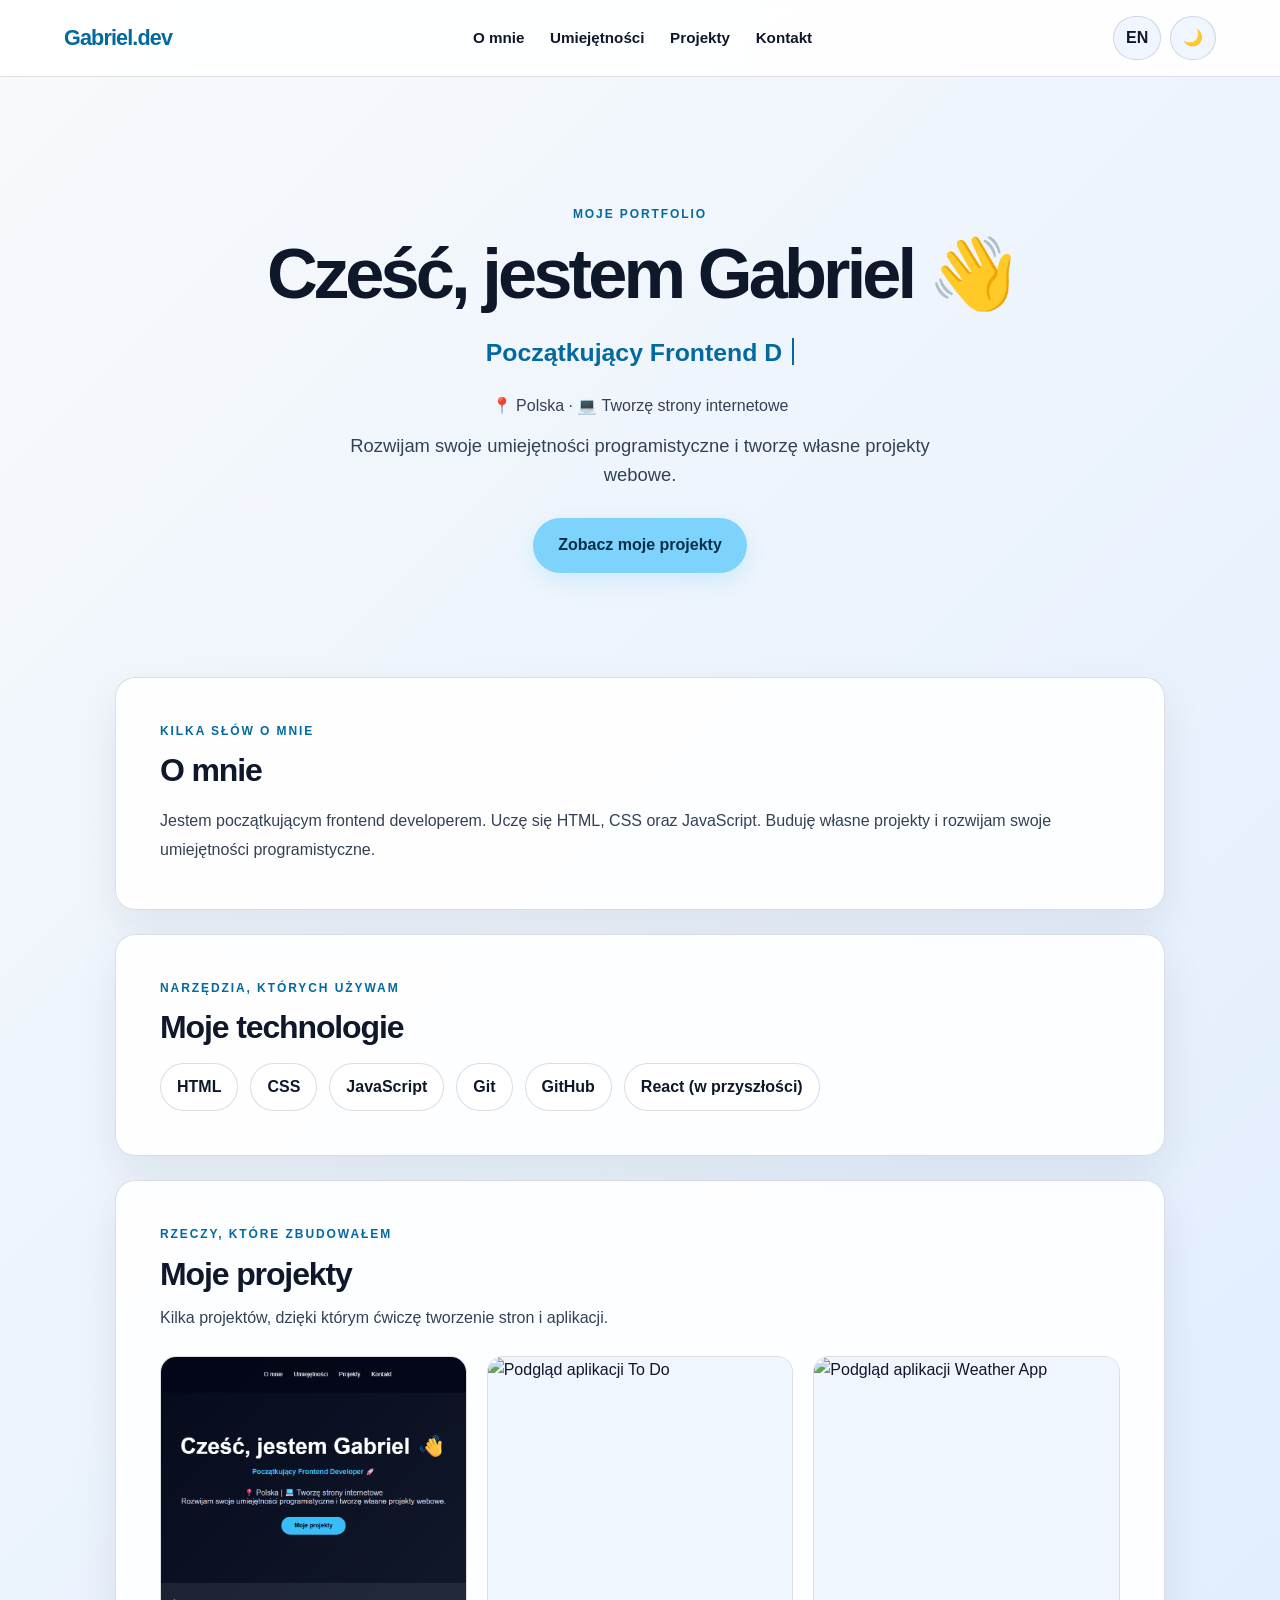
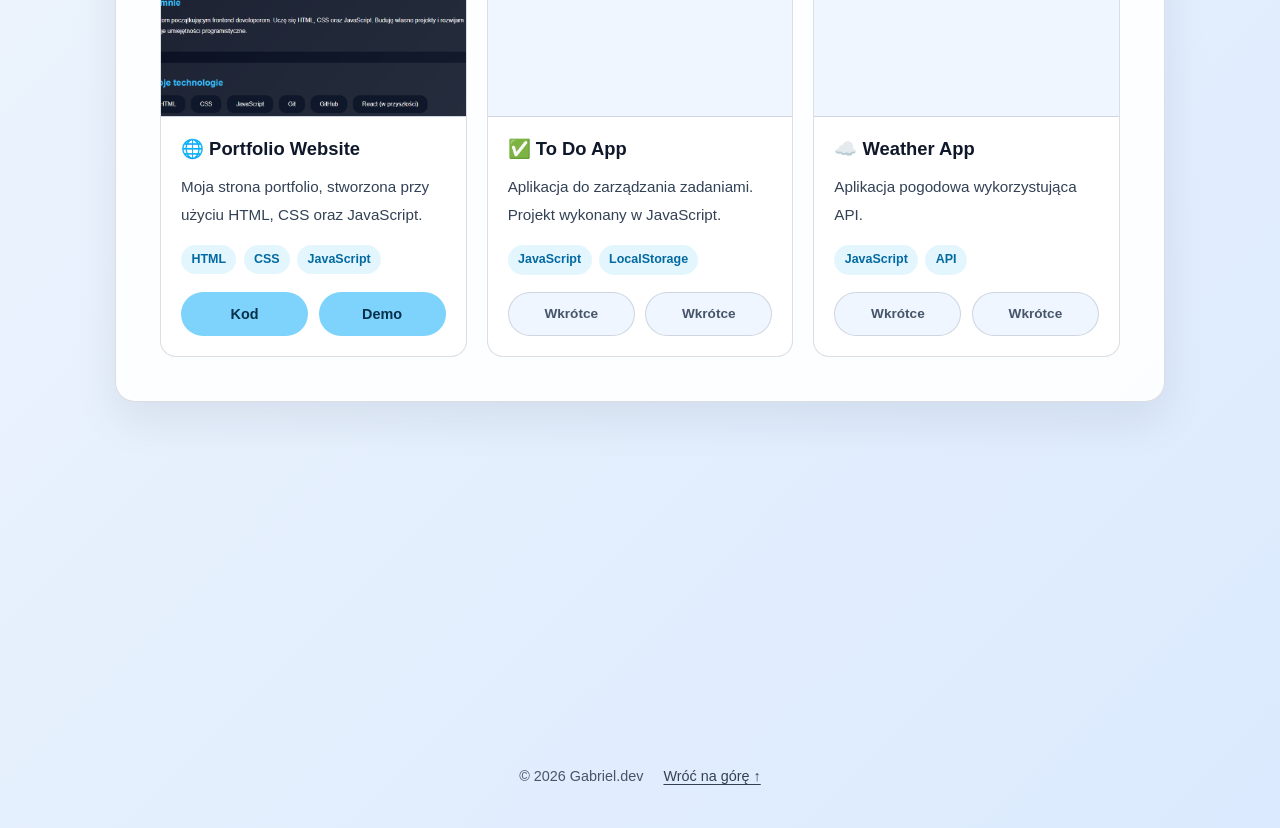
==== commit e63e44b4: "Poprawa portfolio i dodanie aplikacji To Do" ====
--- a/index.html
+++ b/index.html
@@ -1,385 +1,229 @@
+
 <!DOCTYPE html>
 <html lang="pl">
-
 <head>
-
-<meta charset="UTF-8">
-<meta name="viewport" content="width=device-width, initial-scale=1.0">
-
-<title>Gabriel | Frontend Developer</title>
-
-<link rel="stylesheet" href="style.css">
-
+  <meta charset="UTF-8">
+  <meta name="viewport" content="width=device-width, initial-scale=1.0">
+  <meta name="theme-color" content="#020617">
+  <meta name="description" content="Portfolio Gabriela — początkującego frontend developera. Poznaj moje projekty i technologie.">
+
+  <title>Gabriel | Frontend Developer</title>
+
+  <link rel="stylesheet" href="style.css">
+  <script src="script.js" defer></script>
 </head>
 
-
 <body>
-
-
-<nav>
-
-<h2 class="logo">
-Gabriel.dev
-</h2>
-
-
-<ul>
-
-<li><a href="#about">O mnie</a></li>
-<li><a href="#skills">Umiejętności</a></li>
-<li><a href="#projects">Projekty</a></li>
-<li><a href="#contact">Kontakt</a></li>
-
-</ul>
-
-
-<button id="theme-toggle">
-☀️
-</button>
-
-
-</nav>
-
-
-
-
-
-<header>
-
-
-<h1>
-Cześć, jestem Gabriel 👋
-</h1>
-
-
-<h3>
-<span id="typing"></span>
-</h3>
-
-
-<p class="location">
-📍 Polska | 💻 Tworzę strony internetowe
-</p>
-
-
-<p>
-Rozwijam swoje umiejętności programistyczne
-i tworzę własne projekty webowe.
-</p>
-
-
-<a href="#projects" class="main-button">
-Moje projekty
-</a>
-
-
-</header>
-
-
-
-
-
-
-
-<main>
-
-
-
-<section id="about">
-
-
-<h2>
-O mnie
-</h2>
-
-
-<p>
-Jestem początkującym frontend developerem.
-Uczę się HTML, CSS oraz JavaScript.
-Buduję własne projekty i rozwijam swoje
-umiejętności programistyczne.
-</p>
-
-
-</section>
-
-
-
-
-
-
-
-<section id="skills">
-
-
-<h2>
-Moje technologie
-</h2>
-
-
-<div class="skills">
-
-
-<div>HTML</div>
-<div>CSS</div>
-<div>JavaScript</div>
-<div>Git</div>
-<div>GitHub</div>
-<div>React (w przyszłości)</div>
-
-
-</div>
-
-
-</section>
-
-
-
-
-
-
-
-
-
-<section id="projects">
-
-
-<h2>
-Moje projekty
-</h2>
-
-
-
-
-<div class="projects-container">
-
-
-
-
-
-
-<div class="project project-card">
-
-
-<h3>
-🌐 Portfolio Website
-</h3>
-
-
-<img src="images/portfolio.png" alt="Podgląd Portfolio Website">
-
-
-<p>
-Moja pierwsza strona internetowa.
-Stworzona przy użyciu HTML oraz CSS.
-</p>
-
-
-
-<div class="tags">
-
-<span>HTML</span>
-<span>CSS</span>
-
-</div>
-
-
-
-
-<div class="project-buttons">
-
-
-<a href="https://github.com/gabriel030-g/moja-strona" target="_blank">
-Kod
-</a>
-
-
-<a href="https://gabriel030-g.github.io/moja-strona/" target="_blank">
-Demo
-</a>
-
-
-</div>
-
-
-
-</div>
-
-
-
-
-
-
-
-
-
-<div class="project project-card">
-
-
-<h3>
-✅ To Do App
-</h3>
-
-
-<img src="images/todo.png" alt="Podgląd aplikacji To Do">
-
-
-<p>
-Aplikacja do zarządzania zadaniami.
-Projekt wykonany w JavaScript.
-</p>
-
-
-
-
-<div class="tags">
-
-<span>JavaScript</span>
-<span>LocalStorage</span>
-
-</div>
-
-
-
-
-<div class="project-buttons">
-
-
-<a href="#" target="_blank">
-Kod
-</a>
-
-
-<a href="#" target="_blank">
-Demo
-</a>
-
-
-</div>
-
-
-
-</div>
-
-
-
-
-
-
-
-<div class="project project-card">
-
-
-<h3>
-☁️ Weather App
-</h3>
-
-
-<img src="images/weather.png" alt="Podgląd Weather App">
-
-
-<p>
-Aplikacja pogodowa wykorzystująca API.
-</p>
-
-
-
-
-<div class="tags">
-
-<span>JavaScript</span>
-<span>API</span>
-
-</div>
-
-
-
-
-
-<div class="project-buttons">
-
-
-<a href="#" target="_blank">
-Kod
-</a>
-
-
-<a href="#" target="_blank">
-Demo
-</a>
-
-
-</div>
-
-
-
-</div>
-
-
-
-
-
-
-
-</div>
-
-
-</section>
-
-
-
-
-
-
-
-
-<section id="contact">
-
-
-<h2>
-Kontakt
-</h2>
-
-
-
-<p>
-
-GitHub:
-
-<a href="https://github.com/gabriel030-g" target="_blank">
-github.com/gabriel030-g
-</a>
-
-</p>
-
-
-</section>
-
-
-
-
-
-</main>
-
-
-
-
-
-
-<footer>
-
-© 2026 Gabriel
-
-</footer>
-
-
-
-
-
-
-<script src="script.js"></script>
-
-
+  <a class="skip-link" href="#main" data-i18n="skipLink">
+    Przejdź do treści
+  </a>
+
+  <nav class="navbar" aria-label="Nawigacja główna">
+    <a class="logo" href="#top">Gabriel.dev</a>
+
+    <ul class="nav-links">
+      <li><a href="#about" data-i18n="navAbout">O mnie</a></li>
+      <li><a href="#skills" data-i18n="navSkills">Umiejętności</a></li>
+      <li><a href="#projects" data-i18n="navProjects">Projekty</a></li>
+      <li><a href="#contact" data-i18n="navContact">Kontakt</a></li>
+    </ul>
+
+    <div class="nav-actions">
+      <button
+        id="language-toggle"
+        class="utility-button"
+        type="button"
+        aria-label="Change language to English"
+      >EN</button>
+
+      <button
+        id="theme-toggle"
+        class="utility-button"
+        type="button"
+        aria-label="Włącz tryb jasny"
+      >☀️</button>
+    </div>
+  </nav>
+
+  <header id="top" class="hero">
+    <p class="eyebrow" data-i18n="heroEyebrow">MOJE PORTFOLIO</p>
+
+    <h1 data-i18n="heroTitle">Cześć, jestem Gabriel 👋</h1>
+
+    <h2 class="typing-line">
+      <span id="typing">Początkujący Frontend Developer 🚀</span>
+      <span class="typing-cursor" aria-hidden="true"></span>
+    </h2>
+
+    <p class="location" data-i18n="location">
+      📍 Polska · 💻 Tworzę strony internetowe
+    </p>
+
+    <p class="hero-description" data-i18n="heroDescription">
+      Rozwijam swoje umiejętności programistyczne i tworzę własne projekty webowe.
+    </p>
+
+    <a href="#projects" class="main-button" data-i18n="heroButton">
+      Zobacz moje projekty
+    </a>
+  </header>
+
+  <main id="main">
+    <section id="about" class="reveal">
+      <p class="section-kicker" data-i18n="aboutKicker">KILKA SŁÓW O MNIE</p>
+      <h2 data-i18n="aboutTitle">O mnie</h2>
+
+      <p data-i18n="aboutText">
+        Jestem początkującym frontend developerem. Uczę się HTML, CSS oraz JavaScript.
+        Buduję własne projekty i rozwijam swoje umiejętności programistyczne.
+      </p>
+    </section>
+
+    <section id="skills" class="reveal">
+      <p class="section-kicker" data-i18n="skillsKicker">NARZĘDZIA, KTÓRYCH UŻYWAM</p>
+      <h2 data-i18n="skillsTitle">Moje technologie</h2>
+
+      <div class="skills">
+        <span class="skill">HTML</span>
+        <span class="skill">CSS</span>
+        <span class="skill">JavaScript</span>
+        <span class="skill">Git</span>
+        <span class="skill">GitHub</span>
+        <span class="skill" data-i18n="futureSkill">React (w przyszłości)</span>
+      </div>
+    </section>
+
+    <section id="projects" class="reveal">
+      <p class="section-kicker" data-i18n="projectsKicker">RZECZY, KTÓRE ZBUDOWAŁEM</p>
+      <h2 data-i18n="projectsTitle">Moje projekty</h2>
+
+      <p class="section-intro" data-i18n="projectsIntro">
+        Kilka projektów, dzięki którym ćwiczę tworzenie stron i aplikacji.
+      </p>
+
+      <div class="projects-container">
+        <article class="project project-card reveal">
+          <img
+            src="images/portfolio.png"
+            alt="Podgląd Portfolio Website"
+            loading="lazy"
+            width="640"
+            height="360"
+          >
+
+          <div class="project-content">
+            <h3 data-i18n="portfolioTitle">🌐 Portfolio Website</h3>
+
+            <p data-i18n="portfolioDescription">
+              Moja strona portfolio, stworzona przy użyciu HTML, CSS oraz JavaScript.
+            </p>
+
+            <div class="tags" aria-label="Technologie projektu">
+              <span>HTML</span>
+              <span>CSS</span>
+              <span>JavaScript</span>
+            </div>
+
+            <div class="project-buttons">
+              <a
+                href="https://github.com/gabriel030-g/moja-strona"
+                target="_blank"
+                rel="noopener noreferrer"
+                data-i18n="codeButton"
+              >Kod</a>
+
+              <a
+                href="https://gabriel030-g.github.io/moja-strona/"
+                target="_blank"
+                rel="noopener noreferrer"
+                data-i18n="demoButton"
+              >Demo</a>
+            </div>
+          </div>
+        </article>
+
+        <article class="project project-card reveal">
+          <img
+            src="images/todo.png"
+            alt="Podgląd aplikacji To Do"
+            loading="lazy"
+            width="640"
+            height="360"
+          >
+
+          <div class="project-content">
+            <h3 data-i18n="todoTitle">✅ To Do App</h3>
+
+            <p data-i18n="todoDescription">
+              Aplikacja do zarządzania zadaniami. Projekt wykonany w JavaScript.
+            </p>
+
+            <div class="tags" aria-label="Technologie projektu">
+              <span>JavaScript</span>
+              <span>LocalStorage</span>
+            </div>
+
+            <div class="project-buttons">
+              <span class="project-link disabled" data-i18n="comingSoon">Wkrótce</span>
+              <span class="project-link disabled" data-i18n="comingSoon">Wkrótce</span>
+            </div>
+          </div>
+        </article>
+
+        <article class="project project-card reveal">
+          <img
+            src="images/weather.png"
+            alt="Podgląd aplikacji Weather App"
+            loading="lazy"
+            width="640"
+            height="360"
+          >
+
+          <div class="project-content">
+            <h3 data-i18n="weatherTitle">☁️ Weather App</h3>
+
+            <p data-i18n="weatherDescription">
+              Aplikacja pogodowa wykorzystująca API.
+            </p>
+
+            <div class="tags" aria-label="Technologie projektu">
+              <span>JavaScript</span>
+              <span>API</span>
+            </div>
+
+            <div class="project-buttons">
+              <span class="project-link disabled" data-i18n="comingSoon">Wkrótce</span>
+              <span class="project-link disabled" data-i18n="comingSoon">Wkrótce</span>
+            </div>
+          </div>
+        </article>
+      </div>
+    </section>
+
+    <section id="contact" class="reveal">
+      <p class="section-kicker" data-i18n="contactKicker">POROZMAWIAJMY</p>
+      <h2 data-i18n="contactTitle">Kontakt</h2>
+
+      <p data-i18n="contactText">
+        Chcesz zobaczyć mój kod albo śledzić moje kolejne projekty?
+        Znajdziesz mnie na GitHubie.
+      </p>
+
+      <a
+        class="contact-link"
+        href="https://github.com/gabriel030-g"
+        target="_blank"
+        rel="noopener noreferrer"
+      >
+        <span data-i18n="githubProfile">Odwiedź mój profil GitHub</span>
+        <span aria-hidden="true">↗</span>
+      </a>
+    </section>
+  </main>
+
+  <footer>
+    <p>© <span id="year">2026</span> Gabriel.dev</p>
+    <a href="#top" data-i18n="backToTop">Wróć na górę ↑</a>
+  </footer>
 </body>
-
-</html>+</html>
--- a/style.css
+++ b/style.css
@@ -1,687 +1,555 @@
+
+:root {
+  color-scheme: dark;
+
+  --page-bg: #020617;
+  --page-bg-end: #172554;
+  --surface: rgba(15, 23, 42, 0.82);
+  --surface-solid: #0f172a;
+  --surface-raised: #172338;
+
+  --text: #f8fafc;
+  --muted: #cbd5e1;
+  --subtle: #94a3b8;
+
+  --accent: #38bdf8;
+  --accent-strong: #7dd3fc;
+  --accent-ink: #082f49;
+
+  --border: rgba(148, 163, 184, 0.2);
+  --shadow: 0 18px 45px rgba(0, 0, 0, 0.18);
+  --radius: 1.25rem;
+}
+
 * {
-    margin:0;
-    padding:0;
-    box-sizing:border-box;
-}
-
+  margin: 0;
+  padding: 0;
+  box-sizing: border-box;
+}
 
 html {
-    scroll-behavior:smooth;
-}
-
+  scroll-behavior: smooth;
+  scroll-padding-top: 110px;
+}
 
 body {
-
-    font-family:Arial, sans-serif;
-
-    background:linear-gradient(
-        135deg,
-        #020617,
-        #1e293b
-    );
-
-    color:white;
-
-    transition:.3s;
-}
-
-
-
-/* =====================
- NAVBAR
-===================== */
-
-
-nav {
-
-    position:sticky;
-
-    top:0;
-
-    z-index:100;
-
-    display:flex;
-
-    justify-content:space-between;
-
-    align-items:center;
-
-    padding:25px 8%;
-
-    background:rgba(2,6,23,.85);
-
-    backdrop-filter:blur(10px);
-
-}
-
-
+  min-height: 100vh;
+  font-family: Arial, Helvetica, sans-serif;
+  line-height: 1.6;
+  background: linear-gradient(135deg, var(--page-bg), var(--page-bg-end));
+  color: var(--text);
+  transition: color 0.25s ease, background-color 0.25s ease;
+}
+
+body.light {
+  color-scheme: light;
+
+  --page-bg: #f8fafc;
+  --page-bg-end: #dbeafe;
+  --surface: rgba(255, 255, 255, 0.9);
+  --surface-solid: #ffffff;
+  --surface-raised: #eff6ff;
+
+  --text: #0f172a;
+  --muted: #334155;
+  --subtle: #475569;
+
+  --accent: #0369a1;
+  --accent-strong: #075985;
+  --accent-ink: #ffffff;
+
+  --border: rgba(15, 23, 42, 0.14);
+  --shadow: 0 18px 45px rgba(15, 23, 42, 0.08);
+}
+
+a {
+  color: var(--accent);
+  text-underline-offset: 0.2em;
+}
+
+a:hover {
+  color: var(--accent-strong);
+}
+
+a:focus-visible,
+button:focus-visible {
+  outline: 3px solid var(--accent);
+  outline-offset: 4px;
+}
+
+.skip-link {
+  position: absolute;
+  top: 0.5rem;
+  left: 0.5rem;
+  z-index: 1000;
+  padding: 0.7rem 1rem;
+  color: #082f49;
+  background: #7dd3fc;
+  border-radius: 0.6rem;
+  transform: translateY(-150%);
+}
+
+.skip-link:focus {
+  transform: translateY(0);
+}
+
+/* Nawigacja */
+
+.navbar {
+  position: sticky;
+  top: 0;
+  z-index: 100;
+  display: flex;
+  align-items: center;
+  justify-content: space-between;
+  gap: 1.5rem;
+  padding: 1rem clamp(1rem, 5vw, 5rem);
+  background: var(--surface);
+  border-bottom: 1px solid var(--border);
+  backdrop-filter: blur(16px);
+  -webkit-backdrop-filter: blur(16px);
+}
 
 .logo {
-
-    color:#38bdf8;
-
-}
-
-
-
-nav ul {
-
-    display:flex;
-
-    gap:30px;
-
-    list-style:none;
-
-}
-
-
-
-nav a {
-
-    color:white;
-
-    text-decoration:none;
-
-    transition:.3s;
-
-}
-
-
-nav a:hover {
-
-    color:#38bdf8;
-
-}
-
-
-
-#theme-toggle {
-
-    background:#38bdf8;
-
-    border:none;
-
-    padding:10px 15px;
-
-    border-radius:20px;
-
-    cursor:pointer;
-
-    font-size:18px;
-
-}
-
-
-
-
-
-
-/* =====================
- HEADER
-===================== */
-
-
-header {
-
-    text-align:center;
-
-    padding:100px 20px;
-
-}
-
-
-header h1 {
-
-    font-size:60px;
-
-}
-
-
-header h3 {
-
-    color:#38bdf8;
-
-    margin:20px;
-
-    min-height:35px;
-
-}
-
-
-header p {
-
-    color:#cbd5e1;
-
-    font-size:20px;
-
-}
-
-
+  flex-shrink: 0;
+  color: var(--accent);
+  font-size: 1.35rem;
+  font-weight: 800;
+  letter-spacing: -0.04em;
+  text-decoration: none;
+}
+
+.nav-links {
+  display: flex;
+  flex-wrap: wrap;
+  align-items: center;
+  justify-content: center;
+  gap: clamp(0.8rem, 2vw, 1.7rem);
+  list-style: none;
+}
+
+.nav-links a {
+  color: var(--text);
+  font-size: 0.95rem;
+  font-weight: 600;
+  text-decoration: none;
+}
+
+.nav-links a:hover {
+  color: var(--accent);
+}
+
+.nav-actions {
+  display: flex;
+  align-items: center;
+  gap: 0.55rem;
+}
+
+.utility-button {
+  display: inline-flex;
+  align-items: center;
+  justify-content: center;
+  min-width: 2.75rem;
+  min-height: 2.75rem;
+  padding: 0.5rem 0.75rem;
+  border: 1px solid var(--border);
+  border-radius: 999px;
+  background: var(--surface-raised);
+  color: var(--text);
+  font: inherit;
+  font-weight: 700;
+  cursor: pointer;
+  transition: transform 0.2s ease, border-color 0.2s ease;
+}
+
+.utility-button:hover {
+  transform: translateY(-2px);
+  border-color: var(--accent);
+}
+
+/* Sekcja główna */
+
+.hero {
+  max-width: 950px;
+  margin: 0 auto;
+  padding: clamp(5rem, 11vw, 8rem) 1.25rem 5rem;
+  text-align: center;
+}
+
+.eyebrow,
+.section-kicker {
+  margin-bottom: 0.65rem;
+  color: var(--accent);
+  font-size: 0.75rem;
+  font-weight: 800;
+  letter-spacing: 0.16em;
+}
+
+.hero h1 {
+  font-size: clamp(2.35rem, 6vw, 4.4rem);
+  line-height: 1.12;
+  letter-spacing: -0.055em;
+  overflow-wrap: anywhere;
+}
+
+.typing-line {
+  min-height: 2.5rem;
+  margin: 1.25rem 0;
+  color: var(--accent);
+  font-size: clamp(1.1rem, 2.7vw, 1.55rem);
+  font-weight: 700;
+}
+
+.typing-cursor {
+  display: inline-block;
+  width: 2px;
+  height: 1.1em;
+  margin-left: 0.2rem;
+  vertical-align: -0.15em;
+  background: currentColor;
+  animation: blink 0.9s steps(2, start) infinite;
+}
+
+@keyframes blink {
+  to {
+    visibility: hidden;
+  }
+}
 
 .location {
-
-    margin-top:15px;
-
-}
-
-
+  margin-bottom: 0.75rem;
+  color: var(--muted);
+}
+
+.hero-description {
+  max-width: 600px;
+  margin: 0 auto;
+  color: var(--muted);
+  font-size: clamp(1rem, 2vw, 1.15rem);
+}
+
+.main-button,
+.project-buttons a,
+.project-link,
+.contact-link {
+  display: inline-flex;
+  align-items: center;
+  justify-content: center;
+  gap: 0.45rem;
+  min-height: 2.75rem;
+  border: 1px solid transparent;
+  border-radius: 999px;
+  font-weight: 700;
+  text-decoration: none;
+  transition: transform 0.2s ease, box-shadow 0.2s ease, background 0.2s ease;
+}
 
 .main-button {
-
-    display:inline-block;
-
-    margin-top:30px;
-
-    padding:15px 35px;
-
-    background:#38bdf8;
-
-    color:#020617;
-
-    border-radius:30px;
-
-    text-decoration:none;
-
-    font-weight:bold;
-
-}
-
-
-
-
-
-
-
-/* =====================
- SEKCJE
-===================== */
-
+  margin-top: 1.75rem;
+  padding: 0.85rem 1.5rem;
+  color: #082f49;
+  background: #7dd3fc;
+  box-shadow: 0 8px 24px rgba(56, 189, 248, 0.18);
+}
+
+.main-button:hover,
+.project-buttons a:hover,
+.contact-link:hover {
+  color: #082f49;
+  background: #bae6fd;
+  transform: translateY(-2px);
+}
+
+/* Sekcje */
 
 main {
-
-    max-width:1000px;
-
-    margin:auto;
-
-}
-
-
+  width: min(100% - 2rem, 1050px);
+  margin: 0 auto;
+}
 
 section {
-
-    background:rgba(255,255,255,.08);
-
-    margin:30px 20px;
-
-    padding:40px;
-
-    border-radius:20px;
-
-
-    opacity:0;
-
-    transform:translateY(40px);
-
-    transition:.8s;
-
-}
-
-
-
-section.show {
-
-    opacity:1;
-
-    transform:translateY(0);
-
-}
-
-
-
-h2 {
-
-    color:#38bdf8;
-
-    margin-bottom:20px;
-
-}
-
-
-
-section p {
-
-    line-height:1.8;
-
-}
-
-
-
-
-
-
-/* =====================
- TECHNOLOGIE
-===================== */
-
+  margin: 1.5rem 0;
+  padding: clamp(1.5rem, 5vw, 2.75rem);
+  border: 1px solid var(--border);
+  border-radius: var(--radius);
+  background: var(--surface);
+  box-shadow: var(--shadow);
+  scroll-margin-top: 110px;
+}
+
+section h2 {
+  margin-bottom: 1rem;
+  font-size: clamp(1.6rem, 3vw, 2rem);
+  line-height: 1.2;
+  letter-spacing: -0.035em;
+}
+
+section p:not(.section-kicker) {
+  color: var(--muted);
+  line-height: 1.85;
+}
+
+.section-intro {
+  margin-top: -0.4rem;
+  margin-bottom: 1.5rem;
+}
+
+/* Technologie */
 
 .skills {
-
-    display:flex;
-
-    flex-wrap:wrap;
-
-    gap:15px;
-
-}
-
-
-
-.skills div {
-
-    background:#0f172a;
-
-    padding:15px 25px;
-
-    border-radius:20px;
-
-    transition:.3s;
-
-}
-
-
-.skills div:hover {
-
-    transform:translateY(-5px);
-
-}
-
-
-
-
-
-
-/* =====================
- PROJEKTY
-===================== */
-
+  display: flex;
+  flex-wrap: wrap;
+  gap: 0.75rem;
+}
+
+.skill {
+  display: inline-flex;
+  align-items: center;
+  padding: 0.65rem 1rem;
+  border: 1px solid var(--border);
+  border-radius: 999px;
+  background: var(--surface-solid);
+  color: var(--text);
+  font-weight: 700;
+  transition: transform 0.2s ease, border-color 0.2s ease;
+}
+
+.skill:hover {
+  transform: translateY(-2px);
+  border-color: var(--accent);
+}
+
+.skill-future {
+  border-style: dashed;
+  color: var(--muted);
+}
+
+/* Projekty */
 
 .projects-container {
-
-    display:grid;
-
-    grid-template-columns:
-    repeat(auto-fit,minmax(250px,1fr));
-
-    gap:25px;
-
-}
-
-
+  display: grid;
+  grid-template-columns: repeat(auto-fit, minmax(min(100%, 260px), 1fr));
+  align-items: stretch;
+  gap: 1.25rem;
+}
 
 .project {
-
-    background:#0f172a;
-
-    padding:25px;
-
-    border-radius:20px;
-
-
-    height:520px;
-
-
-    display:flex;
-
-    flex-direction:column;
-
-    overflow:hidden;
-
-   transition:.4s ease;
-
-}
-
-
-
+  min-width: 0;
+  display: flex;
+  flex-direction: column;
+  overflow: hidden;
+  border: 1px solid var(--border);
+  border-radius: 1rem;
+  background: var(--surface-solid);
+  transition: transform 0.25s ease, border-color 0.25s ease, box-shadow 0.25s ease;
+}
 
 .project:hover {
-
-    transform:translateY(-12px);
-
-    box-shadow:
-    0 25px 50px rgba(56,189,248,.35);
-
-}
-
-
-
-
+  transform: translateY(-5px);
+  border-color: rgba(56, 189, 248, 0.55);
+  box-shadow: 0 18px 35px rgba(2, 132, 199, 0.12);
+}
+
+.project img {
+  display: block;
+  width: 100%;
+  aspect-ratio: 16 / 9;
+  object-fit: cover;
+  background: var(--surface-raised);
+  border-bottom: 1px solid var(--border);
+}
+
+.project-content {
+  display: flex;
+  flex: 1;
+  flex-direction: column;
+  align-items: flex-start;
+  padding: 1.25rem;
+}
 
 .project h3 {
-
-    margin-bottom:15px;
-
-}
-
-
-
-
-
-/* OBRAZKI */
-
-
-.project img {
-
-    width:100%;
-
-    height:160px;
-
-    object-fit:cover;
-
-    border-radius:15px;
-
-    margin-bottom:20px;
-
-    transition:.4s ease;
-
-}.project:hover img {
-
-    transform:scale(1.08);
-
-}
-
-
-
-
-
-/* OPIS */
-
+  margin-bottom: 0.65rem;
+  font-size: 1.15rem;
+  line-height: 1.35;
+}
 
 .project p {
-
-    margin-bottom:20px;
-
-}
-
-
-
-
-
-
-/* TAGI */
-
+  margin-bottom: 1rem;
+  font-size: 0.95rem;
+}
 
 .tags {
-
-    display:flex;
-
-    flex-wrap:wrap;
-
-    gap:8px;
-
-    margin-top:auto;
-
-    margin-bottom:20px;
-
-}
-
-
+  display: flex;
+  flex-wrap: wrap;
+  gap: 0.45rem;
+  margin-top: auto;
+  margin-bottom: 1.1rem;
+}
 
 .tags span {
-
-    background:#38bdf8;
-
-    color:#020617;
-
-    padding:7px 15px;
-
-    border-radius:20px;
-
-    font-size:14px;
-
-}
-
-
-
-
-
-
-
-/* PRZYCISKI */
-
+  padding: 0.3rem 0.65rem;
+  border-radius: 999px;
+  background: rgba(56, 189, 248, 0.14);
+  color: var(--accent);
+  font-size: 0.78rem;
+  font-weight: 700;
+}
 
 .project-buttons {
-
-    display:flex;
-
-    gap:15px;
-
-}
-
-
-
-.project-buttons a {
-
-    background:#38bdf8;
-
-    color:#020617;
-
-    padding:10px 20px;
-
-    border-radius:20px;
-
-    text-decoration:none;
-
-    font-weight:bold;
-
-    font-size:14px;
-
-    transition:.3s;
-
-}
-
-
-
-.project-buttons a:hover {
-
-    transform:translateY(-3px);
-
-}
-
-
-
-
-
-
-/* =====================
- TRYB JASNY
-===================== */
-
-
-body.light {
-
-    background:linear-gradient(
-        135deg,
-        #f8fafc,
-        #cbd5e1
-    );
-
-    color:#020617;
-
-}
-
-
-
-body.light nav {
-
-    background:rgba(255,255,255,.8);
-
-}
-
-
-
-body.light nav a {
-
-    color:#020617;
-
-}
-
-
-
-body.light section {
-
-    background:rgba(255,255,255,.75);
-
-}
-
-
-
-body.light .project {
-
-    background:#e2e8f0;
-
-}
-
-
-
-body.light .skills div {
-
-    background:#e2e8f0;
-
-}
-
-
-
-body.light header p {
-
-    color:#334155;
-
-}
-
-
-
-
-
-
-
-/* =====================
- FOOTER
-===================== */
-
+  display: flex;
+  flex-wrap: wrap;
+  gap: 0.65rem;
+  width: 100%;
+}
+
+.project-buttons a,
+.project-link {
+  flex: 1 1 5rem;
+  padding: 0.6rem 0.9rem;
+  background: #7dd3fc;
+  color: #082f49;
+  font-size: 0.9rem;
+  text-align: center;
+}
+
+.project-link.disabled {
+  border-color: var(--border);
+  background: var(--surface-raised);
+  color: var(--subtle);
+  cursor: not-allowed;
+  font-size: 0.85rem;
+}
+
+/* Kontakt i stopka */
+
+.contact-link {
+  margin-top: 1.25rem;
+  padding: 0.75rem 1.15rem;
+  background: #7dd3fc;
+  color: #082f49;
+}
 
 footer {
-
-    text-align:center;
-
-    padding:40px;
-
-    color:#94a3b8;
-
-}
-
-
-
-
-
-
-
-/* =====================
- TELEFON
-===================== */
-
-
-@media(max-width:700px){
-
-
-nav {
-
-    flex-direction:column;
-
-    gap:20px;
-
-}
-
-
-
-nav ul {
-
-    flex-wrap:wrap;
-
-    justify-content:center;
-
-}
-
-
-
-header h1 {
-
-    font-size:40px;
-
-}
-
-
-
-section {
-
-    padding:25px;
-
-}
-
-
-
-.project {
-
-    height:auto;
-
-    min-height:520px;
-
-}
-
-
-}/* =====================
- ANIMACJA KART PROJEKTÓW
-===================== */
-
-
-.project-card {
-
-    opacity:0;
-
-    transform:translateY(50px);
-
-    transition:.8s ease;
-
-}
-
-
-
-.project-card.show {
-
-    opacity:1;
-
-    transform:translateY(0);
-
-}
-
-
-
-/* opóźnienia */
-
-.project-card:nth-child(1){
-
-    transition-delay:.1s;
-
-}
-
-
-.project-card:nth-child(2){
-
-    transition-delay:.3s;
-
-}
-
-
-.project-card:nth-child(3){
-
-    transition-delay:.5s;
-
-}+  display: flex;
+  flex-wrap: wrap;
+  align-items: center;
+  justify-content: center;
+  gap: 0.75rem 1.25rem;
+  padding: 2.5rem 1rem;
+  color: var(--subtle);
+  text-align: center;
+  font-size: 0.9rem;
+}
+
+footer a {
+  color: var(--muted);
+}
+
+/* Animacje włączane przez JS dopiero wtedy, gdy mogą działać */
+
+.reveal {
+  opacity: 1;
+  transform: none;
+}
+
+.js-motion .reveal {
+  opacity: 0;
+  transform: translateY(22px);
+  transition: opacity 0.65s ease, transform 0.65s ease;
+}
+
+.js-motion .reveal.is-visible {
+  opacity: 1;
+  transform: translateY(0);
+}
+
+.js-motion .project-card:nth-child(2) {
+  transition-delay: 0.08s;
+}
+
+.js-motion .project-card:nth-child(3) {
+  transition-delay: 0.16s;
+}
+
+/* Tablet i telefon */
+
+@media (max-width: 760px) {
+  .navbar {
+    flex-wrap: wrap;
+    justify-content: center;
+    gap: 0.8rem 1rem;
+    padding: 0.9rem 1rem;
+  }
+
+  .logo {
+    margin-right: auto;
+  }
+
+  .nav-actions {
+    margin-left: auto;
+  }
+
+  .nav-links {
+    order: 3;
+    width: 100%;
+    gap: 0.45rem 1.1rem;
+  }
+
+  .nav-links a {
+    display: inline-block;
+    padding: 0.25rem 0;
+    font-size: 0.9rem;
+  }
+
+  .hero {
+    padding-top: 4.5rem;
+  }
+
+  main {
+    width: min(100% - 1.25rem, 1050px);
+  }
+
+  section {
+    margin: 1rem 0;
+  }
+
+  .projects-container {
+    grid-template-columns: 1fr;
+  }
+
+  .project-content {
+    padding: 1.1rem;
+  }
+}
+
+@media (max-width: 380px) {
+  .nav-links {
+    gap: 0.35rem 0.75rem;
+  }
+
+  .nav-links a {
+    font-size: 0.82rem;
+  }
+
+  .hero h1 {
+    font-size: 2.1rem;
+  }
+}
+
+/* Użytkownicy, którzy ograniczają ruch w systemie */
+
+@media (prefers-reduced-motion: reduce) {
+  *,
+  *::before,
+  *::after {
+    scroll-behavior: auto !important;
+    animation-duration: 0.01ms !important;
+    animation-iteration-count: 1 !important;
+    transition-duration: 0.01ms !important;
+  }
+
+  .js-motion .reveal {
+    opacity: 1;
+    transform: none;
+  }
+}
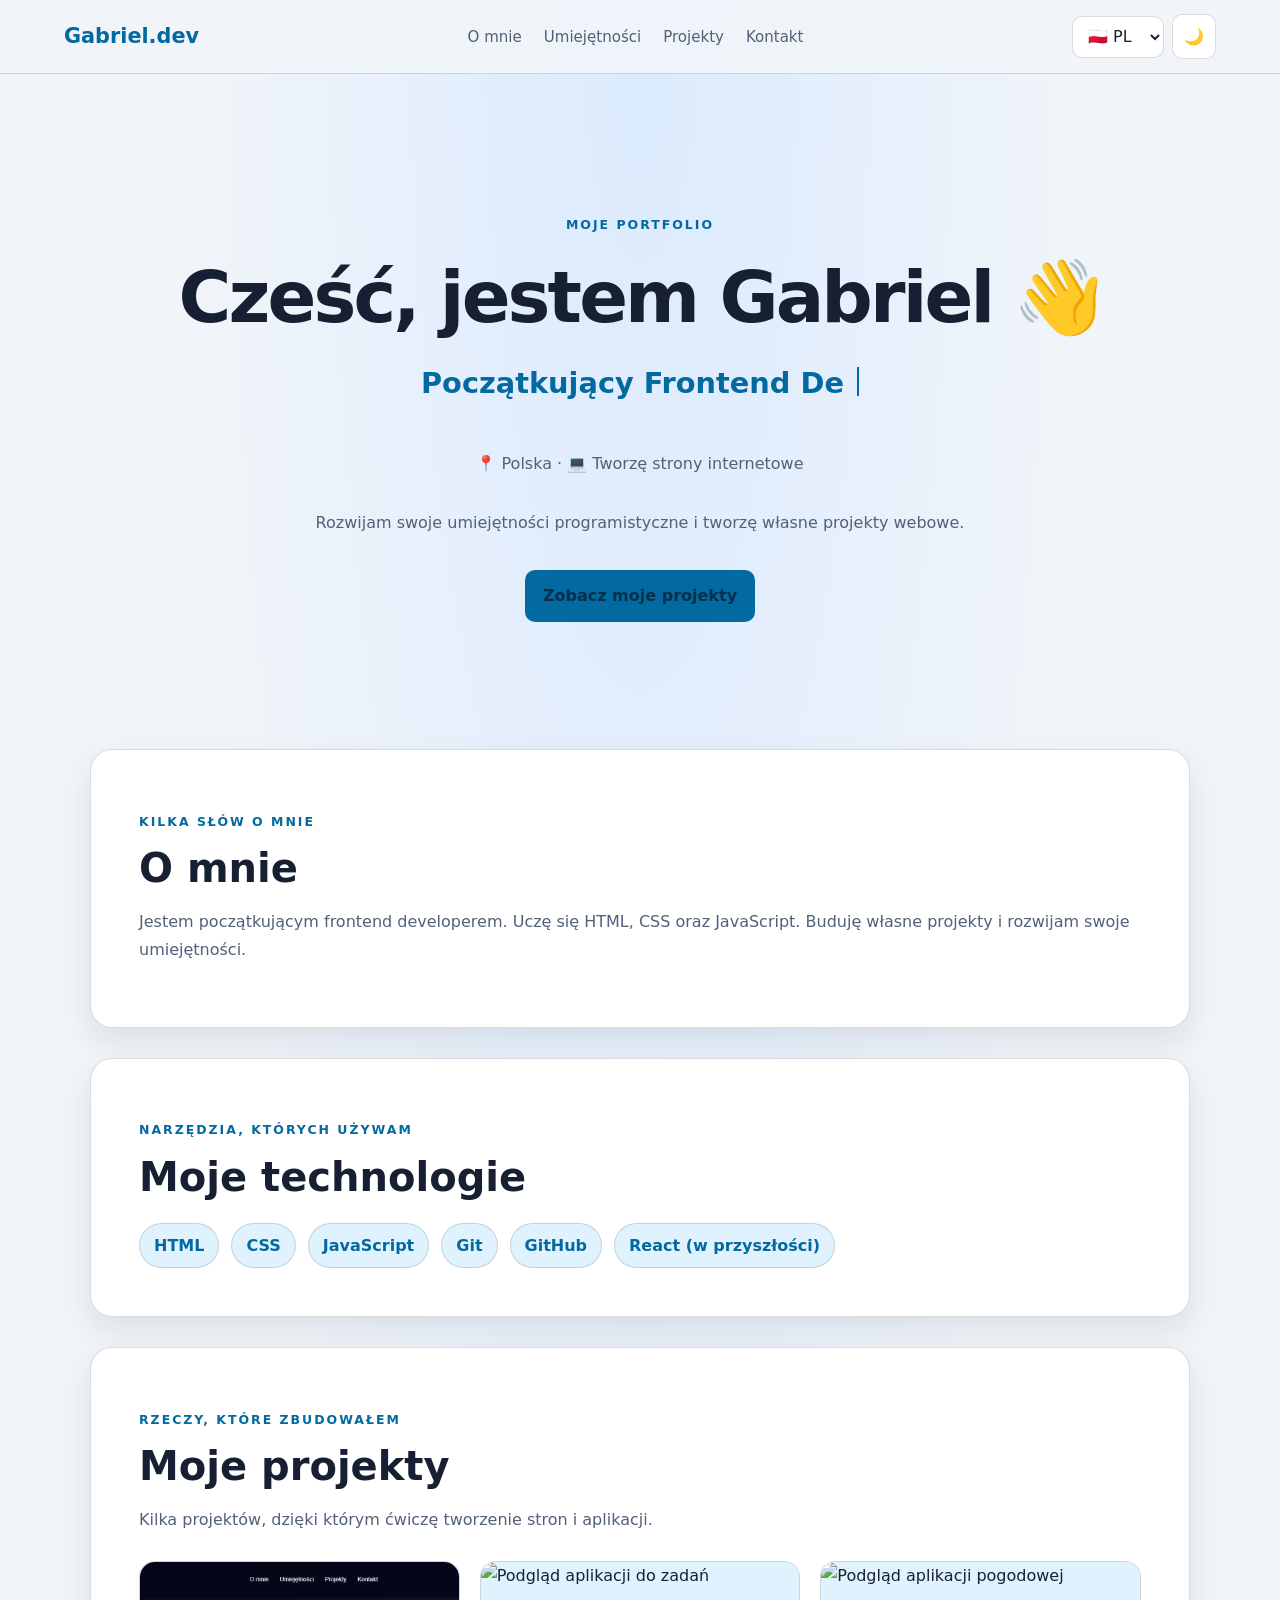
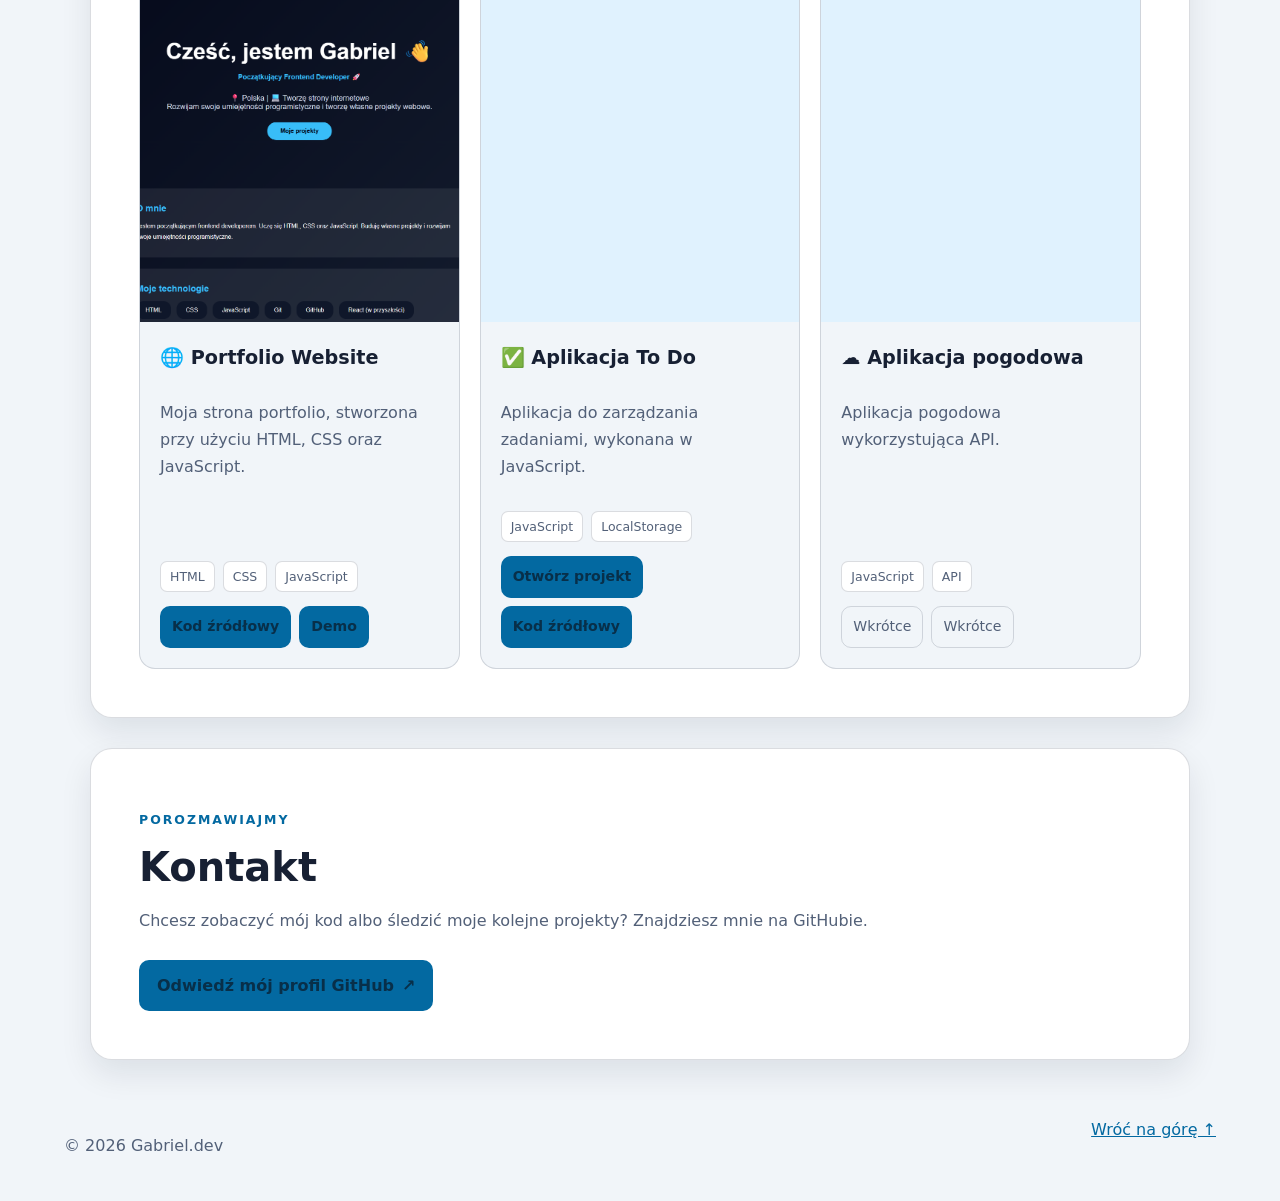
==== commit daadc837: "Naprawa portfolio i dodanie 5 języków" ====
--- a/index.html
+++ b/index.html
@@ -3,20 +3,15 @@
 <html lang="pl">
 <head>
   <meta charset="UTF-8">
-  <meta name="viewport" content="width=device-width, initial-scale=1.0">
+  <meta name="viewport" content="width=device-width, initial-scale=1">
   <meta name="theme-color" content="#020617">
-  <meta name="description" content="Portfolio Gabriela — początkującego frontend developera. Poznaj moje projekty i technologie.">
-
+  <meta name="description" content="Portfolio Gabriela — początkującego frontend developera.">
   <title>Gabriel | Frontend Developer</title>
-
   <link rel="stylesheet" href="style.css">
   <script src="script.js" defer></script>
 </head>
-
 <body>
-  <a class="skip-link" href="#main" data-i18n="skipLink">
-    Przejdź do treści
-  </a>
+  <a class="skip-link" href="#main" data-i18n="skipLink">Przejdź do treści</a>
 
   <nav class="navbar" aria-label="Nawigacja główna">
     <a class="logo" href="#top">Gabriel.dev</a>
@@ -29,60 +24,40 @@
     </ul>
 
     <div class="nav-actions">
-      <button
-        id="language-toggle"
-        class="utility-button"
-        type="button"
-        aria-label="Change language to English"
-      >EN</button>
-
-      <button
-        id="theme-toggle"
-        class="utility-button"
-        type="button"
-        aria-label="Włącz tryb jasny"
-      >☀️</button>
+      <label class="sr-only" for="language-toggle" data-i18n="languageLabel">Wybierz język</label>
+      <select id="language-toggle" class="utility-button" aria-label="Wybierz język">
+        <option value="pl">🇵🇱 PL</option>
+        <option value="en">🇬🇧 EN</option>
+        <option value="de">🇩🇪 DE</option>
+        <option value="es">🇪🇸 ES</option>
+        <option value="fr">🇫🇷 FR</option>
+      </select>
+      <button id="theme-toggle" class="utility-button" type="button" aria-label="Włącz tryb jasny">☀️</button>
     </div>
   </nav>
 
   <header id="top" class="hero">
     <p class="eyebrow" data-i18n="heroEyebrow">MOJE PORTFOLIO</p>
-
     <h1 data-i18n="heroTitle">Cześć, jestem Gabriel 👋</h1>
-
     <h2 class="typing-line">
       <span id="typing">Początkujący Frontend Developer 🚀</span>
       <span class="typing-cursor" aria-hidden="true"></span>
     </h2>
-
-    <p class="location" data-i18n="location">
-      📍 Polska · 💻 Tworzę strony internetowe
-    </p>
-
-    <p class="hero-description" data-i18n="heroDescription">
-      Rozwijam swoje umiejętności programistyczne i tworzę własne projekty webowe.
-    </p>
-
-    <a href="#projects" class="main-button" data-i18n="heroButton">
-      Zobacz moje projekty
-    </a>
+    <p class="location" data-i18n="location">📍 Polska · 💻 Tworzę strony internetowe</p>
+    <p class="hero-description" data-i18n="heroDescription">Rozwijam swoje umiejętności programistyczne i tworzę własne projekty webowe.</p>
+    <a href="#projects" class="main-button" data-i18n="heroButton">Zobacz moje projekty</a>
   </header>
 
   <main id="main">
     <section id="about" class="reveal">
       <p class="section-kicker" data-i18n="aboutKicker">KILKA SŁÓW O MNIE</p>
       <h2 data-i18n="aboutTitle">O mnie</h2>
-
-      <p data-i18n="aboutText">
-        Jestem początkującym frontend developerem. Uczę się HTML, CSS oraz JavaScript.
-        Buduję własne projekty i rozwijam swoje umiejętności programistyczne.
-      </p>
+      <p data-i18n="aboutText">Jestem początkującym frontend developerem. Uczę się HTML, CSS oraz JavaScript. Buduję własne projekty i rozwijam swoje umiejętności.</p>
     </section>
 
     <section id="skills" class="reveal">
       <p class="section-kicker" data-i18n="skillsKicker">NARZĘDZIA, KTÓRYCH UŻYWAM</p>
       <h2 data-i18n="skillsTitle">Moje technologie</h2>
-
       <div class="skills">
         <span class="skill">HTML</span>
         <span class="skill">CSS</span>
@@ -96,101 +71,41 @@
     <section id="projects" class="reveal">
       <p class="section-kicker" data-i18n="projectsKicker">RZECZY, KTÓRE ZBUDOWAŁEM</p>
       <h2 data-i18n="projectsTitle">Moje projekty</h2>
-
-      <p class="section-intro" data-i18n="projectsIntro">
-        Kilka projektów, dzięki którym ćwiczę tworzenie stron i aplikacji.
-      </p>
+      <p class="section-intro" data-i18n="projectsIntro">Kilka projektów, dzięki którym ćwiczę tworzenie stron i aplikacji.</p>
 
       <div class="projects-container">
         <article class="project project-card reveal">
-          <img
-            src="images/portfolio.png"
-            alt="Podgląd Portfolio Website"
-            loading="lazy"
-            width="640"
-            height="360"
-          >
-
+          <img src="images/portfolio.png" alt="Portfolio Website" data-i18n-alt="portfolioAlt" loading="lazy" width="640" height="360">
           <div class="project-content">
             <h3 data-i18n="portfolioTitle">🌐 Portfolio Website</h3>
-
-            <p data-i18n="portfolioDescription">
-              Moja strona portfolio, stworzona przy użyciu HTML, CSS oraz JavaScript.
-            </p>
-
-            <div class="tags" aria-label="Technologie projektu">
-              <span>HTML</span>
-              <span>CSS</span>
-              <span>JavaScript</span>
-            </div>
-
+            <p data-i18n="portfolioDescription">Moja strona portfolio, stworzona przy użyciu HTML, CSS oraz JavaScript.</p>
+            <div class="tags" aria-label="Technologie"><span>HTML</span><span>CSS</span><span>JavaScript</span></div>
             <div class="project-buttons">
-              <a
-                href="https://github.com/gabriel030-g/moja-strona"
-                target="_blank"
-                rel="noopener noreferrer"
-                data-i18n="codeButton"
-              >Kod</a>
-
-              <a
-                href="https://gabriel030-g.github.io/moja-strona/"
-                target="_blank"
-                rel="noopener noreferrer"
-                data-i18n="demoButton"
-              >Demo</a>
+              <a href="https://github.com/gabriel030-g/moja-strona" target="_blank" rel="noopener noreferrer" data-i18n="codeButton">Kod źródłowy</a>
+              <a href="https://gabriel030-g.github.io/moja-strona/" target="_blank" rel="noopener noreferrer" data-i18n="demoButton">Demo</a>
             </div>
           </div>
         </article>
 
         <article class="project project-card reveal">
-          <img
-            src="images/todo.png"
-            alt="Podgląd aplikacji To Do"
-            loading="lazy"
-            width="640"
-            height="360"
-          >
-
+          <img src="images/todo.png" alt="Aplikacja To Do" data-i18n-alt="todoAlt" loading="lazy" width="640" height="360">
           <div class="project-content">
-            <h3 data-i18n="todoTitle">✅ To Do App</h3>
-
-            <p data-i18n="todoDescription">
-              Aplikacja do zarządzania zadaniami. Projekt wykonany w JavaScript.
-            </p>
-
-            <div class="tags" aria-label="Technologie projektu">
-              <span>JavaScript</span>
-              <span>LocalStorage</span>
-            </div>
-
+            <h3 data-i18n="todoTitle">✅ Aplikacja To Do</h3>
+            <p data-i18n="todoDescription">Aplikacja do zarządzania zadaniami, wykonana w JavaScript.</p>
+            <div class="tags" aria-label="Technologie"><span>JavaScript</span><span>LocalStorage</span></div>
             <div class="project-buttons">
-              <span class="project-link disabled" data-i18n="comingSoon">Wkrótce</span>
-              <span class="project-link disabled" data-i18n="comingSoon">Wkrótce</span>
+              <a href="todo-app/" data-i18n="openProject">Otwórz projekt</a>
+              <a href="https://github.com/gabriel030-g/moja-strona/tree/main/todo-app" target="_blank" rel="noopener noreferrer" data-i18n="codeButton">Kod źródłowy</a>
             </div>
           </div>
         </article>
 
         <article class="project project-card reveal">
-          <img
-            src="images/weather.png"
-            alt="Podgląd aplikacji Weather App"
-            loading="lazy"
-            width="640"
-            height="360"
-          >
-
+          <img src="images/weather.png" alt="Weather App" data-i18n-alt="weatherAlt" loading="lazy" width="640" height="360">
           <div class="project-content">
-            <h3 data-i18n="weatherTitle">☁️ Weather App</h3>
-
-            <p data-i18n="weatherDescription">
-              Aplikacja pogodowa wykorzystująca API.
-            </p>
-
-            <div class="tags" aria-label="Technologie projektu">
-              <span>JavaScript</span>
-              <span>API</span>
-            </div>
-
+            <h3 data-i18n="weatherTitle">☁️ Aplikacja pogodowa</h3>
+            <p data-i18n="weatherDescription">Aplikacja pogodowa wykorzystująca API.</p>
+            <div class="tags" aria-label="Technologie"><span>JavaScript</span><span>API</span></div>
             <div class="project-buttons">
               <span class="project-link disabled" data-i18n="comingSoon">Wkrótce</span>
               <span class="project-link disabled" data-i18n="comingSoon">Wkrótce</span>
@@ -203,26 +118,15 @@
     <section id="contact" class="reveal">
       <p class="section-kicker" data-i18n="contactKicker">POROZMAWIAJMY</p>
       <h2 data-i18n="contactTitle">Kontakt</h2>
-
-      <p data-i18n="contactText">
-        Chcesz zobaczyć mój kod albo śledzić moje kolejne projekty?
-        Znajdziesz mnie na GitHubie.
-      </p>
-
-      <a
-        class="contact-link"
-        href="https://github.com/gabriel030-g"
-        target="_blank"
-        rel="noopener noreferrer"
-      >
-        <span data-i18n="githubProfile">Odwiedź mój profil GitHub</span>
-        <span aria-hidden="true">↗</span>
+      <p data-i18n="contactText">Chcesz zobaczyć mój kod albo śledzić moje kolejne projekty? Znajdziesz mnie na GitHubie.</p>
+      <a class="contact-link" href="https://github.com/gabriel030-g" target="_blank" rel="noopener noreferrer">
+        <span data-i18n="githubProfile">Odwiedź mój profil GitHub</span> <span aria-hidden="true">↗</span>
       </a>
     </section>
   </main>
 
   <footer>
-    <p>© <span id="year">2026</span> Gabriel.dev</p>
+    <p>© <span id="year"></span> Gabriel.dev</p>
     <a href="#top" data-i18n="backToTop">Wróć na górę ↑</a>
   </footer>
 </body>
--- a/style.css
+++ b/style.css
@@ -1,353 +1,260 @@
 
 :root {
   color-scheme: dark;
-
-  --page-bg: #020617;
-  --page-bg-end: #172554;
-  --surface: rgba(15, 23, 42, 0.82);
-  --surface-solid: #0f172a;
-  --surface-raised: #172338;
-
-  --text: #f8fafc;
-  --muted: #cbd5e1;
-  --subtle: #94a3b8;
-
-  --accent: #38bdf8;
-  --accent-strong: #7dd3fc;
-  --accent-ink: #082f49;
-
-  --border: rgba(148, 163, 184, 0.2);
-  --shadow: 0 18px 45px rgba(0, 0, 0, 0.18);
-  --radius: 1.25rem;
-}
-
-* {
-  margin: 0;
-  padding: 0;
-  box-sizing: border-box;
-}
+  --bg: #020617;
+  --surface: #0f172a;
+  --surface-2: #172554;
+  --text: #e5e7eb;
+  --muted: #a5b4c8;
+  --accent: #7dd3fc;
+  --accent-2: #38bdf8;
+  --border: rgba(148, 163, 184, .2);
+  --shadow: 0 16px 40px rgba(0, 0, 0, .22);
+}
+
+* { box-sizing: border-box; }
 
 html {
   scroll-behavior: smooth;
-  scroll-padding-top: 110px;
+  scroll-padding-top: 90px;
 }
 
 body {
-  min-height: 100vh;
-  font-family: Arial, Helvetica, sans-serif;
-  line-height: 1.6;
-  background: linear-gradient(135deg, var(--page-bg), var(--page-bg-end));
+  margin: 0;
+  font-family: system-ui, -apple-system, BlinkMacSystemFont, "Segoe UI", sans-serif;
   color: var(--text);
-  transition: color 0.25s ease, background-color 0.25s ease;
+  background:
+    radial-gradient(ellipse at top, #172554 0%, transparent 48%),
+    var(--bg);
+  line-height: 1.7;
+  transition: background .25s, color .25s;
 }
 
 body.light {
   color-scheme: light;
-
-  --page-bg: #f8fafc;
-  --page-bg-end: #dbeafe;
-  --surface: rgba(255, 255, 255, 0.9);
-  --surface-solid: #ffffff;
-  --surface-raised: #eff6ff;
-
-  --text: #0f172a;
-  --muted: #334155;
-  --subtle: #475569;
-
+  --bg: #f1f5f9;
+  --surface: #ffffff;
+  --surface-2: #e0f2fe;
+  --text: #172033;
+  --muted: #526078;
   --accent: #0369a1;
-  --accent-strong: #075985;
-  --accent-ink: #ffffff;
-
-  --border: rgba(15, 23, 42, 0.14);
-  --shadow: 0 18px 45px rgba(15, 23, 42, 0.08);
-}
-
-a {
-  color: var(--accent);
-  text-underline-offset: 0.2em;
-}
-
-a:hover {
-  color: var(--accent-strong);
-}
-
-a:focus-visible,
-button:focus-visible {
+  --accent-2: #0284c7;
+  --border: rgba(51, 65, 85, .18);
+  --shadow: 0 14px 32px rgba(15, 23, 42, .09);
+  background: radial-gradient(ellipse at top, #dbeafe 0%, transparent 50%), var(--bg);
+}
+
+a { color: inherit; }
+button, select { font: inherit; }
+
+a:focus-visible, button:focus-visible, select:focus-visible {
   outline: 3px solid var(--accent);
   outline-offset: 4px;
 }
 
 .skip-link {
   position: absolute;
-  top: 0.5rem;
-  left: 0.5rem;
+  left: 12px;
+  top: -80px;
   z-index: 1000;
-  padding: 0.7rem 1rem;
-  color: #082f49;
-  background: #7dd3fc;
-  border-radius: 0.6rem;
-  transform: translateY(-150%);
-}
-
-.skip-link:focus {
-  transform: translateY(0);
-}
-
-/* Nawigacja */
+  padding: 10px 14px;
+  color: #020617;
+  background: var(--accent);
+  border-radius: 8px;
+}
+.skip-link:focus { top: 12px; }
+
+.sr-only {
+  position: absolute;
+  width: 1px;
+  height: 1px;
+  padding: 0;
+  margin: -1px;
+  overflow: hidden;
+  clip: rect(0, 0, 0, 0);
+  white-space: nowrap;
+  border: 0;
+}
 
 .navbar {
   position: sticky;
   top: 0;
   z-index: 100;
   display: flex;
-  align-items: center;
   justify-content: space-between;
-  gap: 1.5rem;
-  padding: 1rem clamp(1rem, 5vw, 5rem);
-  background: var(--surface);
+  align-items: center;
+  gap: 20px;
+  padding: 14px clamp(16px, 5vw, 72px);
+  background: color-mix(in srgb, var(--bg) 88%, transparent);
   border-bottom: 1px solid var(--border);
   backdrop-filter: blur(16px);
-  -webkit-backdrop-filter: blur(16px);
 }
 
 .logo {
-  flex-shrink: 0;
   color: var(--accent);
-  font-size: 1.35rem;
+  font-size: 1.3rem;
+  font-weight: 850;
+  text-decoration: none;
+  white-space: nowrap;
+}
+
+.nav-links {
+  display: flex;
+  flex-wrap: wrap;
+  justify-content: center;
+  gap: 22px;
+  margin: 0;
+  padding: 0;
+  list-style: none;
+}
+
+.nav-links a {
+  color: var(--muted);
+  text-decoration: none;
+  font-size: .94rem;
+  transition: color .2s;
+}
+.nav-links a:hover { color: var(--accent); }
+
+.nav-actions {
+  display: flex;
+  align-items: center;
+  gap: 8px;
+}
+
+.utility-button {
+  min-height: 42px;
+  padding: 8px 11px;
+  color: var(--text);
+  background: var(--surface);
+  border: 1px solid var(--border);
+  border-radius: 10px;
+  cursor: pointer;
+}
+.utility-button:hover { border-color: var(--accent); }
+
+.hero {
+  min-height: 75vh;
+  display: flex;
+  flex-direction: column;
+  align-items: center;
+  justify-content: center;
+  padding: 90px 20px;
+  text-align: center;
+}
+
+.eyebrow, .section-kicker {
+  color: var(--accent);
+  font-size: .78rem;
   font-weight: 800;
-  letter-spacing: -0.04em;
-  text-decoration: none;
-}
-
-.nav-links {
-  display: flex;
-  flex-wrap: wrap;
-  align-items: center;
-  justify-content: center;
-  gap: clamp(0.8rem, 2vw, 1.7rem);
-  list-style: none;
-}
-
-.nav-links a {
-  color: var(--text);
-  font-size: 0.95rem;
-  font-weight: 600;
-  text-decoration: none;
-}
-
-.nav-links a:hover {
+  letter-spacing: .16em;
+}
+
+.hero h1 {
+  margin: 8px 0;
+  font-size: clamp(2.3rem, 6vw, 4.5rem);
+  line-height: 1.15;
+  letter-spacing: -.04em;
+}
+
+.typing-line {
+  min-height: 2.2em;
+  margin: 12px 0;
   color: var(--accent);
-}
-
-.nav-actions {
-  display: flex;
-  align-items: center;
-  gap: 0.55rem;
-}
-
-.utility-button {
-  display: inline-flex;
-  align-items: center;
-  justify-content: center;
-  min-width: 2.75rem;
-  min-height: 2.75rem;
-  padding: 0.5rem 0.75rem;
-  border: 1px solid var(--border);
-  border-radius: 999px;
-  background: var(--surface-raised);
-  color: var(--text);
-  font: inherit;
-  font-weight: 700;
-  cursor: pointer;
-  transition: transform 0.2s ease, border-color 0.2s ease;
-}
-
-.utility-button:hover {
-  transform: translateY(-2px);
-  border-color: var(--accent);
-}
-
-/* Sekcja główna */
-
-.hero {
-  max-width: 950px;
-  margin: 0 auto;
-  padding: clamp(5rem, 11vw, 8rem) 1.25rem 5rem;
-  text-align: center;
-}
-
-.eyebrow,
-.section-kicker {
-  margin-bottom: 0.65rem;
-  color: var(--accent);
-  font-size: 0.75rem;
-  font-weight: 800;
-  letter-spacing: 0.16em;
-}
-
-.hero h1 {
-  font-size: clamp(2.35rem, 6vw, 4.4rem);
-  line-height: 1.12;
-  letter-spacing: -0.055em;
-  overflow-wrap: anywhere;
-}
-
-.typing-line {
-  min-height: 2.5rem;
-  margin: 1.25rem 0;
-  color: var(--accent);
-  font-size: clamp(1.1rem, 2.7vw, 1.55rem);
-  font-weight: 700;
+  font-size: clamp(1.15rem, 3vw, 1.8rem);
 }
 
 .typing-cursor {
   display: inline-block;
-  width: 2px;
-  height: 1.1em;
-  margin-left: 0.2rem;
-  vertical-align: -0.15em;
-  background: currentColor;
-  animation: blink 0.9s steps(2, start) infinite;
-}
-
-@keyframes blink {
-  to {
-    visibility: hidden;
-  }
-}
-
-.location {
-  margin-bottom: 0.75rem;
-  color: var(--muted);
-}
-
-.hero-description {
-  max-width: 600px;
-  margin: 0 auto;
-  color: var(--muted);
-  font-size: clamp(1rem, 2vw, 1.15rem);
-}
-
-.main-button,
-.project-buttons a,
-.project-link,
-.contact-link {
+  height: 1em;
+  margin-left: 3px;
+  border-right: 2px solid currentColor;
+  vertical-align: -.12em;
+  animation: blink .8s steps(2, start) infinite;
+}
+
+@keyframes blink { to { visibility: hidden; } }
+
+.location, .hero-description, .section-intro {
+  max-width: 680px;
+  color: var(--muted);
+}
+
+.main-button, .project-buttons a, .contact-link {
   display: inline-flex;
   align-items: center;
   justify-content: center;
-  gap: 0.45rem;
-  min-height: 2.75rem;
+  gap: 8px;
+  padding: 11px 17px;
+  color: #082f49;
+  background: var(--accent);
   border: 1px solid transparent;
+  border-radius: 10px;
+  font-weight: 750;
+  text-decoration: none;
+  transition: transform .2s, background .2s;
+}
+
+.main-button { margin-top: 18px; }
+.main-button:hover, .project-buttons a:hover, .contact-link:hover {
+  background: var(--accent-2);
+  transform: translateY(-2px);
+}
+
+section {
+  width: min(1100px, calc(100% - 36px));
+  margin: 0 auto 30px;
+  padding: clamp(24px, 5vw, 48px);
+  background: var(--surface);
+  border: 1px solid var(--border);
+  border-radius: 22px;
+  box-shadow: var(--shadow);
+}
+
+section h2 {
+  margin: 0 0 16px;
+  font-size: clamp(1.7rem, 4vw, 2.5rem);
+  line-height: 1.2;
+}
+
+section p { color: var(--muted); }
+
+.skills {
+  display: flex;
+  flex-wrap: wrap;
+  gap: 12px;
+  margin-top: 22px;
+}
+
+.skill {
+  padding: 8px 14px;
+  color: var(--accent);
+  background: var(--surface-2);
+  border: 1px solid var(--border);
   border-radius: 999px;
   font-weight: 700;
-  text-decoration: none;
-  transition: transform 0.2s ease, box-shadow 0.2s ease, background 0.2s ease;
-}
-
-.main-button {
-  margin-top: 1.75rem;
-  padding: 0.85rem 1.5rem;
-  color: #082f49;
-  background: #7dd3fc;
-  box-shadow: 0 8px 24px rgba(56, 189, 248, 0.18);
-}
-
-.main-button:hover,
-.project-buttons a:hover,
-.contact-link:hover {
-  color: #082f49;
-  background: #bae6fd;
-  transform: translateY(-2px);
-}
-
-/* Sekcje */
-
-main {
-  width: min(100% - 2rem, 1050px);
-  margin: 0 auto;
-}
-
-section {
-  margin: 1.5rem 0;
-  padding: clamp(1.5rem, 5vw, 2.75rem);
-  border: 1px solid var(--border);
-  border-radius: var(--radius);
-  background: var(--surface);
-  box-shadow: var(--shadow);
-  scroll-margin-top: 110px;
-}
-
-section h2 {
-  margin-bottom: 1rem;
-  font-size: clamp(1.6rem, 3vw, 2rem);
-  line-height: 1.2;
-  letter-spacing: -0.035em;
-}
-
-section p:not(.section-kicker) {
-  color: var(--muted);
-  line-height: 1.85;
-}
-
-.section-intro {
-  margin-top: -0.4rem;
-  margin-bottom: 1.5rem;
-}
-
-/* Technologie */
-
-.skills {
-  display: flex;
-  flex-wrap: wrap;
-  gap: 0.75rem;
-}
-
-.skill {
-  display: inline-flex;
-  align-items: center;
-  padding: 0.65rem 1rem;
-  border: 1px solid var(--border);
-  border-radius: 999px;
-  background: var(--surface-solid);
-  color: var(--text);
-  font-weight: 700;
-  transition: transform 0.2s ease, border-color 0.2s ease;
-}
-
-.skill:hover {
-  transform: translateY(-2px);
-  border-color: var(--accent);
-}
-
-.skill-future {
-  border-style: dashed;
-  color: var(--muted);
-}
-
-/* Projekty */
+}
 
 .projects-container {
   display: grid;
-  grid-template-columns: repeat(auto-fit, minmax(min(100%, 260px), 1fr));
-  align-items: stretch;
-  gap: 1.25rem;
+  grid-template-columns: repeat(3, minmax(0, 1fr));
+  gap: 20px;
+  margin-top: 28px;
 }
 
 .project {
   min-width: 0;
+  overflow: hidden;
   display: flex;
   flex-direction: column;
-  overflow: hidden;
-  border: 1px solid var(--border);
-  border-radius: 1rem;
-  background: var(--surface-solid);
-  transition: transform 0.25s ease, border-color 0.25s ease, box-shadow 0.25s ease;
-}
-
+  background: var(--bg);
+  border: 1px solid var(--border);
+  border-radius: 16px;
+  transition: transform .2s, border-color .2s;
+}
 .project:hover {
-  transform: translateY(-5px);
-  border-color: rgba(56, 189, 248, 0.55);
-  box-shadow: 0 18px 35px rgba(2, 132, 199, 0.12);
+  transform: translateY(-4px);
+  border-color: var(--accent);
 }
 
 .project img {
@@ -355,199 +262,98 @@
   width: 100%;
   aspect-ratio: 16 / 9;
   object-fit: cover;
-  background: var(--surface-raised);
-  border-bottom: 1px solid var(--border);
+  background: var(--surface-2);
 }
 
 .project-content {
   display: flex;
   flex: 1;
   flex-direction: column;
-  align-items: flex-start;
-  padding: 1.25rem;
-}
-
-.project h3 {
-  margin-bottom: 0.65rem;
-  font-size: 1.15rem;
-  line-height: 1.35;
-}
-
-.project p {
-  margin-bottom: 1rem;
-  font-size: 0.95rem;
-}
-
-.tags {
+  padding: 20px;
+}
+
+.project-content h3 {
+  margin: 0 0 8px;
+  font-size: 1.2rem;
+}
+.project-content p { flex: 1; }
+
+.tags, .project-buttons {
   display: flex;
   flex-wrap: wrap;
-  gap: 0.45rem;
-  margin-top: auto;
-  margin-bottom: 1.1rem;
+  gap: 8px;
+  margin-top: 14px;
 }
 
 .tags span {
-  padding: 0.3rem 0.65rem;
-  border-radius: 999px;
-  background: rgba(56, 189, 248, 0.14);
-  color: var(--accent);
-  font-size: 0.78rem;
-  font-weight: 700;
-}
-
-.project-buttons {
+  padding: 4px 9px;
+  color: var(--muted);
+  background: var(--surface);
+  border: 1px solid var(--border);
+  border-radius: 7px;
+  font-size: .78rem;
+}
+
+.project-buttons a {
+  padding: 8px 11px;
+  font-size: .88rem;
+}
+
+.project-link.disabled {
+  display: inline-flex;
+  align-items: center;
+  padding: 8px 11px;
+  color: var(--muted);
+  border: 1px solid var(--border);
+  border-radius: 10px;
+  font-size: .88rem;
+}
+
+.contact-link { margin-top: 10px; }
+
+footer {
   display: flex;
   flex-wrap: wrap;
-  gap: 0.65rem;
-  width: 100%;
-}
-
-.project-buttons a,
-.project-link {
-  flex: 1 1 5rem;
-  padding: 0.6rem 0.9rem;
-  background: #7dd3fc;
-  color: #082f49;
-  font-size: 0.9rem;
-  text-align: center;
-}
-
-.project-link.disabled {
-  border-color: var(--border);
-  background: var(--surface-raised);
-  color: var(--subtle);
-  cursor: not-allowed;
-  font-size: 0.85rem;
-}
-
-/* Kontakt i stopka */
-
-.contact-link {
-  margin-top: 1.25rem;
-  padding: 0.75rem 1.15rem;
-  background: #7dd3fc;
-  color: #082f49;
-}
-
-footer {
-  display: flex;
-  flex-wrap: wrap;
-  align-items: center;
-  justify-content: center;
-  gap: 0.75rem 1.25rem;
-  padding: 2.5rem 1rem;
-  color: var(--subtle);
-  text-align: center;
-  font-size: 0.9rem;
-}
-
-footer a {
-  color: var(--muted);
-}
-
-/* Animacje włączane przez JS dopiero wtedy, gdy mogą działać */
-
-.reveal {
-  opacity: 1;
-  transform: none;
-}
+  justify-content: space-between;
+  gap: 12px;
+  padding: 26px clamp(18px, 5vw, 72px);
+  color: var(--muted);
+}
+footer a { color: var(--accent); }
 
 .js-motion .reveal {
   opacity: 0;
-  transform: translateY(22px);
-  transition: opacity 0.65s ease, transform 0.65s ease;
-}
-
+  transform: translateY(18px);
+  transition: opacity .6s ease, transform .6s ease;
+}
 .js-motion .reveal.is-visible {
   opacity: 1;
   transform: translateY(0);
 }
 
-.js-motion .project-card:nth-child(2) {
-  transition-delay: 0.08s;
-}
-
-.js-motion .project-card:nth-child(3) {
-  transition-delay: 0.16s;
-}
-
-/* Tablet i telefon */
-
-@media (max-width: 760px) {
-  .navbar {
-    flex-wrap: wrap;
-    justify-content: center;
-    gap: 0.8rem 1rem;
-    padding: 0.9rem 1rem;
+@media (max-width: 900px) {
+  .navbar { flex-wrap: wrap; justify-content: center; }
+  .nav-links { order: 3; width: 100%; gap: 12px 20px; }
+  .projects-container { grid-template-columns: repeat(2, minmax(0, 1fr)); }
+}
+
+@media (max-width: 600px) {
+  .navbar { gap: 12px; padding: 12px; }
+  .nav-links { gap: 8px 14px; }
+  .nav-links a { font-size: .85rem; }
+  .projects-container { grid-template-columns: 1fr; }
+  .hero { min-height: 65vh; padding: 70px 18px; }
+  section { width: calc(100% - 24px); padding: 24px 18px; }
+  footer { flex-direction: column; align-items: center; text-align: center; }
+}
+
+@media (prefers-reduced-motion: reduce) {
+  *, *::before, *::after {
+    scroll-behavior: auto !important;
+    animation-duration: .01ms !important;
+    animation-iteration-count: 1 !important;
+    transition-duration: .01ms !important;
   }
-
-  .logo {
-    margin-right: auto;
-  }
-
-  .nav-actions {
-    margin-left: auto;
-  }
-
-  .nav-links {
-    order: 3;
-    width: 100%;
-    gap: 0.45rem 1.1rem;
-  }
-
-  .nav-links a {
-    display: inline-block;
-    padding: 0.25rem 0;
-    font-size: 0.9rem;
-  }
-
-  .hero {
-    padding-top: 4.5rem;
-  }
-
-  main {
-    width: min(100% - 1.25rem, 1050px);
-  }
-
-  section {
-    margin: 1rem 0;
-  }
-
-  .projects-container {
-    grid-template-columns: 1fr;
-  }
-
-  .project-content {
-    padding: 1.1rem;
-  }
-}
-
-@media (max-width: 380px) {
-  .nav-links {
-    gap: 0.35rem 0.75rem;
-  }
-
-  .nav-links a {
-    font-size: 0.82rem;
-  }
-
-  .hero h1 {
-    font-size: 2.1rem;
-  }
-}
-
-/* Użytkownicy, którzy ograniczają ruch w systemie */
-
-@media (prefers-reduced-motion: reduce) {
-  *,
-  *::before,
-  *::after {
-    scroll-behavior: auto !important;
-    animation-duration: 0.01ms !important;
-    animation-iteration-count: 1 !important;
-    transition-duration: 0.01ms !important;
-  }
-
   .js-motion .reveal {
     opacity: 1;
     transform: none;
